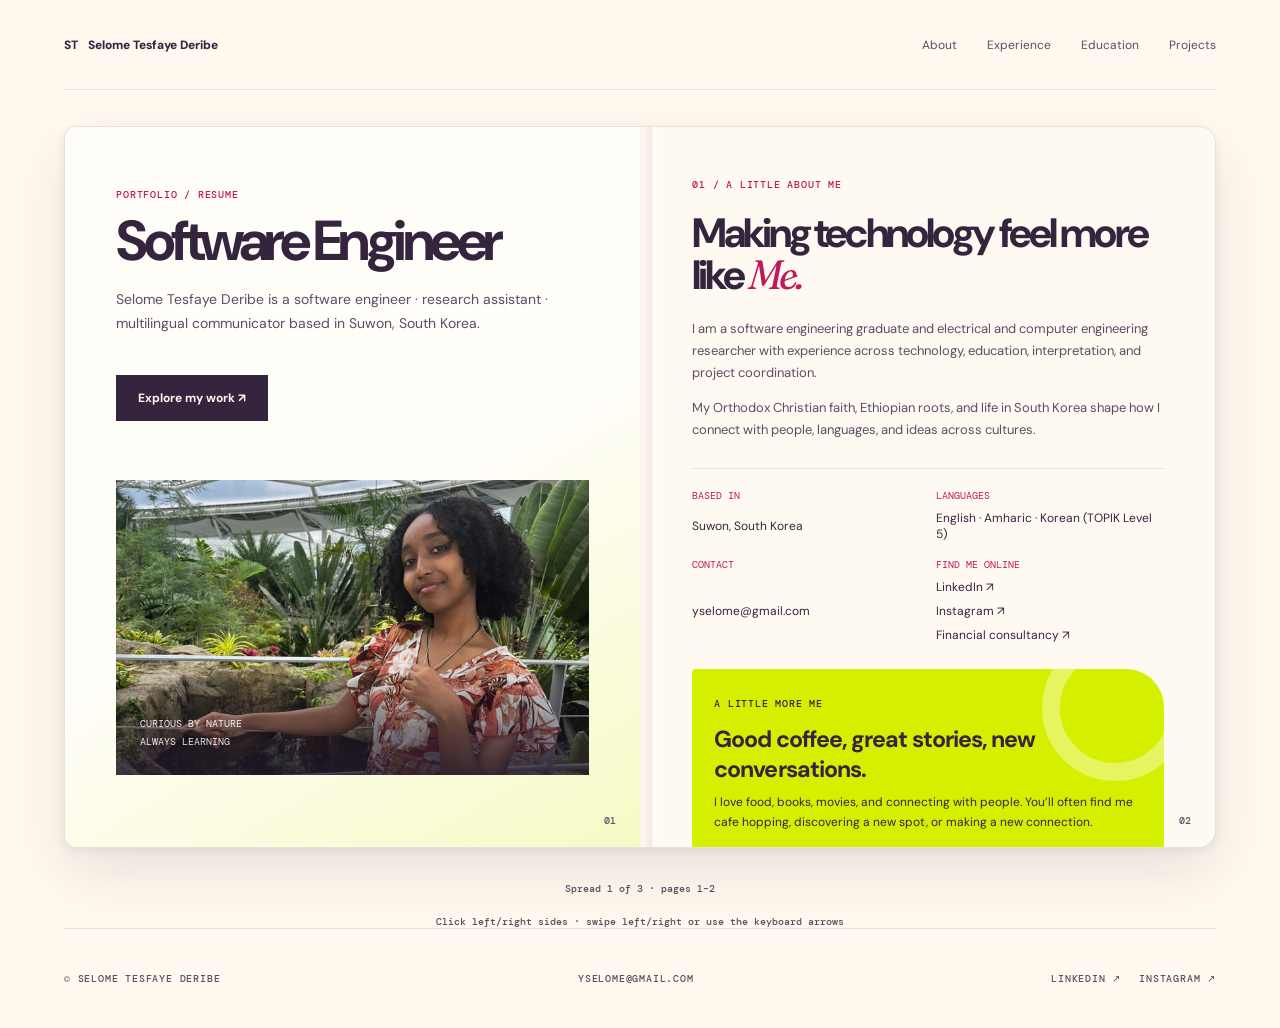
==== index.html @ 34f1bcca "Extend book pages and update portfolio dates Co-authored-by: Copilot <223556219+Copilot@users.norepl" ====
<!doctype html>
<html lang="en">
<head>
    <meta charset="utf-8">
    <meta name="viewport" content="width=device-width,initial-scale=1">
    <meta name="theme-color" content="#fff9ef">
    <title>Selome Tesfaye Deribe — Portfolio</title>
    <link href="https://fonts.googleapis.com/css2?family=DM+Mono:wght@400;500&family=DM+Sans:wght@400;500;600;700;800&family=Fraunces:ital,wght@1,400;1,600&display=swap" rel="stylesheet">
    <link rel="stylesheet" href="./static/style.css">
</head>
<body style="--ink:#35243e;--paper:#fff9ef;--accent:#c2185b;--highlight:#d4f000;--art:#ffdc55;">
    <div class="shell">
        <header>
            <a class="logo" href="./">ST <span>Selome Tesfaye Deribe</span></a>
            <nav aria-label="Portfolio pages">
                <a href="#page-about">About</a>
                <a href="#page-experience">Experience</a>
                <a href="#page-education">Education</a>
                <a href="#page-projects">Projects</a>
            </nav>

        </header>
        <main>
            <div class="book" data-book aria-label="Interactive portfolio book" tabindex="0">
                <div class="book-spread">
                    <section class="book-page book-cover" id="page-home" aria-labelledby="book-title">
                        <div class="cover-copy">
                            <p class="eyebrow">Portfolio / Resume</p>
                            <h1 id="book-title">Software Engineer</h1>
                            <p class="intro">Selome Tesfaye Deribe is a software engineer · research assistant · multilingual communicator based in Suwon, South Korea.</p>
                            <a class="button" href="#page-projects">Explore my work <span aria-hidden="true">↗</span></a>
                        </div>
                        <div class="hero-photo clean-photo photo-card" style="background-image:url('uploads/instagram-garden.jpg')" role="img" aria-label="Selome in a botanical garden">
                            <span>Curious by nature<br>Always learning</span>
                        </div>
                        <span class="page-number">01</span>
                    </section>
                    <section class="book-page" id="page-about" aria-labelledby="about-title">
                        <p class="page-kicker">01 / A little about me</p>
                        <h2 id="about-title">Making technology feel more like <i>Me.</i></h2>
                        <p class="copy">I am a software engineering graduate and electrical and computer engineering researcher with experience across technology, education, interpretation, and project coordination.</p>
                        <p class="copy">My Orthodox Christian faith, Ethiopian roots, and life in South Korea shape how I connect with people, languages, and ideas across cultures.</p>
                        <div class="facts">
                            <span><b>Based in</b>Suwon, South Korea</span>
                            <span><b>Languages</b>English · Amharic · Korean (TOPIK Level 5)</span>
                            <span><b>Contact</b><a href="mailto:yselome@gmail.com">yselome@gmail.com</a></span>
                            <span><b>Find me online</b><a href="https://www.linkedin.com/in/selome-tesfaye-deribe-3b661a18a/" target="_blank" rel="noopener noreferrer">LinkedIn ↗</a><a href="https://www.instagram.com/selome_t/" target="_blank" rel="noopener noreferrer">Instagram ↗</a><a href="https://today.shinhanlife.co.kr/om/SQDzWS1QqEfFNTr?vid=88933139" target="_blank" rel="noopener noreferrer">Financial consultancy ↗</a></span>
                        </div>
                        <aside class="joy-note" aria-label="Outside work">
                            <span class="joy-kicker">A little more me</span>
                            <h3>Good coffee, great stories, new conversations.</h3>
                            <p>I love food, books, movies, and connecting with people. You’ll often find me cafe hopping, discovering a new spot, or making a new connection.</p>
                            <div class="joy-tags" aria-label="Things I enjoy"><span>Food</span><span>Books</span><span>Movies</span><span>Cafe hopping</span></div>
                        </aside>
                        <span class="page-number">02</span>
                    </section>
                </div>
                <div class="book-spread">
                    <section class="book-page" id="page-experience" aria-labelledby="experience-title">
                        <p class="page-kicker">02 / The work so far</p>
                        <h2 id="experience-title">Experience across <i>disciplines.</i></h2>
                        <div class="entries"><article><small>Fall 2026 – Present</small><div><h3>Research and Development Professional</h3><strong>TreeM</strong><p></p></div></article><article><small>Summer 2026 – Present</small><div><h3>Financial Consultant</h3><strong>Shinhan Life (Freelancer)</strong><p><a href="https://today.shinhanlife.co.kr/om/SQDzWS1QqEfFNTr?vid=88933139" target="_blank" rel="noopener noreferrer">Visit my financial consultancy ↗</a></p><p></p></div></article><article><small>Fall 2023 – February 2026</small><div><h3>Research Assistant</h3><strong>Sungkyunkwan University Communication Lab</strong><p>Supported research work in an electrical and computer engineering lab.</p></div></article><article><small>July 2021 – January 2022</small><div><h3>Project Assistant</h3><strong>Byucksan Power</strong><p>Supported project operations as a project assistant.</p></div></article><article><small>March – May 2021</small><div><h3>Project Assistant · Intern</h3><strong>Nuri Telecom (NuriFlex)</strong><p>Supported projects as an intern project assistant.</p></div></article><article><small>Summer 2018, 2019, 2024, 2025</small><div><h3>Assistant Coordinator · Interpreter</h3><strong>YongIn University</strong><p>Coordinated volunteer programs and interpreted for international participants.</p></div></article><article><small>July – August 2018</small><div><h3>Amharic Teacher</h3><strong>KOICA</strong><p>Taught Amharic in a cross-cultural classroom.</p></div></article></div>
                        <span class="page-number">03</span>
                    </section>
                    <section class="book-page" id="page-education" aria-labelledby="education-title">
                        <p class="page-kicker">03 / The learning</p>
                        <h2 id="education-title">Curiosity is <i>Innovation.</i></h2>
                        <div class="entries"><article><small>Fall 2023 – February 2026</small><div><h3>MSc. Electrical and Computer Engineering</h3><strong>Sungkyunkwan University</strong><p>Communication laboratory researcher</p></div></article><article><small>September 2017 – September 2021</small><div><h3>BSc. Software Engineering</h3><strong>Addis Ababa Science and Technology University</strong><p>Student</p></div></article><article><small>Winter 2022 – Summer 2023</small><div><h3>Disaster Engineering and Fire Fighting</h3><strong>Kangwon National University</strong><p>Scholarship student</p></div></article></div>
                        <span class="page-number">04</span>
                    </section>
                </div>
                <div class="book-spread">
                    <section class="book-page project-page" id="page-projects" aria-labelledby="projects-title">
                        <p class="page-kicker">04 / Things I’ve made</p>
                        <h2 id="projects-title">Ideas so far.</h2>
                        <div class="projects"><article class="project"><a href="https://www.dbpia.co.kr/journal/articleDetail?nodeId=NODE11906183" target="_blank" rel="noopener noreferrer">View ↗</a><h3>Performance Analysis of Element Splitting in Self Sustained IRS assisted Networks</h3><p>This study proposes a multi-channel IoT network that utilizes Intelligent Reflecting Surfaces (IRS) to harvest energy and reflect signals, and derives the result that throughput varies depending on the distance between the user and the IRS as well as the number of allocated antennas.</p><small>KICS: 한국통신학회</small></article><article class="project"><a href="https://www.dbpia.co.kr/journal/articleDetail?nodeId=NODE11667540" target="_blank" rel="noopener noreferrer">View ↗</a><h3>On HARQ-NOMA with Multi-RIS Systems</h3><p>This study analyzes the performance of a wireless system utilizing hybrid Hybrid Automatic Repeat Request (HARQ) and multiple Reconfigurable Intelligent Surfaces (RIS), suggesting that the integration of Non-Orthogonal Multiple Access (NOMA) and HARQ can contribute to communication optimization.</p><small>KICS: 한국통신학회</small></article><article class="project"><a href="https://d2j16w31g89z0j.cloudfront.net/site/2025s/abs/1048-YRXOF.pdf" target="_blank" rel="noopener noreferrer">View ↗</a><h3>Fairness in RIS Assisted Networks for Resource Allocation</h3><p>Reconfigurable intelligent surfaces (RISs) have emerged as transformative technology for next-generation wireless networks,
offering dynamic control over electromagnetic wave propagation to enhance spectral efficiency, coverage, and energy efficiency.
However, to provide equal resource allocation, RIS implementation should also consider multiple user fairness by examining
how RIS-assisted networks might reduce user-to-user differences in signal quality, data rates, and access possibilities. This
research investigates RIS from a fairness standpoint. We examine current fairness designs, optimization strategies, and RIS
implementation issues to improve fairness in diverse networks.</p><small>KICS: 한국통신학회</small></article><article class="project"><a href="https://d2j16w31g89z0j.cloudfront.net/site/2024f/abs/0692-XVUBF.pdf" target="_blank" rel="noopener noreferrer">View ↗</a><h3>Simultaneous Transmitting and Reflecting RIS: Fundamentals  and Progress.</h3><p>In this paper, we explore simultaneously transmitting and reflecting reconfigurable intelligent surfaces (STAR-RIS) and introduce
the current technologies and their research direction to achieve wide coverage and quality of service (QoS). Looking at several contributions
and state-of-the-art schemes we further analyze its use case and working principles that go hand in hand with the rapidly growing and changing
world. Building on various literatures and studies we examined STAR-RIS composition, operating protocols, enabled technologies and their
comparison with its conventional scheme RIS. From here we could analyze research directions and significant advancements for future
innovative technologies.</p><small>KICS: 한국통신학회</small></article><article class="project"><a href="https://ieeexplore.ieee.org/document/10418294" target="_blank" rel="noopener noreferrer">View ↗</a><h3>Data Augmentation Framework for Improving Image Recognition Using cycleGAN</h3><p>This paper proposes a novel framework that significantly enhances the performance of semantic segmentation models in recognizing specific objects. Leveraging the capabilities of Generative Adversarial Networks (GANs), particularly Cycle-GAN, this framework focuses on augmenting high-quality data to improve object recognition in autonomous driving and other applications. The study utilizes a dataset of 5,005 road images, enriched with polygon labels for precise object recognition. Key advancements in this research include the implementation of feature matching and fact forcing techniques to stabilize and integrate GAN performance, thereby overcoming common challenges like mode collapse, slow training, and overfitting. In the performance-enhanced GAN model, we improved the Discriminator Loss from the original 1.0517 to 0.0001, achieving convergence to zero 66.67% faster.</p><small>2024 18th International Conference on Ubiquitous Information Management and Communication (IMCOM)</small></article></div>
                        <span class="page-number">05</span>
                    </section>
                    <section class="book-page closing-page" id="page-contact" aria-labelledby="contact-title">
                        <p class="page-kicker">05 / The next chapter</p>
                        <div class="closing-art" aria-hidden="true"><span>✳</span><span>✦</span><span>✳</span></div>
                        <h2 id="contact-title">Let’s make something <i>meaningful.</i></h2>
                        <p class="copy">Have an idea, an opportunity, or a favorite cafe to recommend? I’d love to hear from you.</p>
                        <a class="button" href="mailto:yselome@gmail.com">Say hello <span aria-hidden="true">↗</span></a>
                        <div class="closing-links"><a href="https://www.linkedin.com/in/selome-tesfaye-deribe-3b661a18a/" target="_blank" rel="noopener noreferrer">LinkedIn ↗</a><a href="https://www.instagram.com/selome_t/" target="_blank" rel="noopener noreferrer">Instagram ↗</a><a href="https://today.shinhanlife.co.kr/om/SQDzWS1QqEfFNTr?vid=88933139" target="_blank" rel="noopener noreferrer">Financial consultancy ↗</a></div>
                        <span class="page-number">06</span>
                    </section>
                </div>
            </div>
            <div class="book-controls" data-book-controls hidden>
                <p class="page-status" aria-live="polite" data-page-status>Spread 1 of 3 · pages 1–2</p>
            </div>
            <p class="book-hint" data-book-hint hidden>Click left/right sides · swipe left/right or use the keyboard arrows</p>
        </main>
        <footer>
            <span>© Selome Tesfaye Deribe</span>
            <a href="mailto:yselome@gmail.com">yselome@gmail.com</a>
            <div class="social-links"><a href="https://www.linkedin.com/in/selome-tesfaye-deribe-3b661a18a/" target="_blank" rel="noopener noreferrer">LinkedIn ↗</a><a href="https://www.instagram.com/selome_t/" target="_blank" rel="noopener noreferrer">Instagram ↗</a></div>

        </footer>
    </div>
    <script src="./static/book.js" defer></script>
</body>
</html>
---- static/style.css ----
:root {
    --ink: #35243e;
    --paper: #fff9ef;
    --accent: #c2185b;
    --highlight: #d4f000;
    --art: #ffdc55;
    --pink: #f7b8d0;
    --muted: #5c4d64;
    --line: #e8dfea;
    --serif: "Fraunces", Georgia, serif
}

* {
    box-sizing: border-box
}

html {
    scroll-behavior: smooth;
    scroll-padding-top: 24px
}

body {
    margin: 0;
    background: var(--paper);
    color: var(--ink);
    font-family: "DM Sans", sans-serif
}

a {
    color: inherit;
    text-decoration: none;
    transition: color .2s ease, background-color .2s ease, transform .2s ease
}

a:focus-visible,
button:focus-visible {
    outline: 3px solid var(--accent);
    outline-offset: 4px
}

.shell {
    max-width: 1400px;
    margin: auto;
    padding: 0 5vw
}

header {
    height: 90px;
    border-bottom: 1px solid var(--line);
    display: flex;
    align-items: center;
    justify-content: space-between;
    font-size: 12px
}

.logo {
    font-weight: 800;
    display: flex;
    gap: 10px;
    align-items: center
}

.logo:first-letter {
    background: var(--ink);
    color: var(--highlight)
}

nav {
    display: flex;
    gap: 30px;
    color: var(--muted)
}

nav a:hover,
.manage:hover,
footer a:hover {
    color: var(--accent)
}

.manage {
    font-weight: 700
}

.eyebrow,
label,
small,
footer {
    font: 500 10px "DM Mono", monospace;
    text-transform: uppercase;
    letter-spacing: .08em
}

.eyebrow,
label {
    color: var(--accent)
}

.hero {
    min-height: 700px;
    display: grid;
    grid-template-columns: 1fr .8fr;
    gap: 8vw;
    align-items: center
}

.hero h1,
h1 {
    font-size: clamp(3.5rem, 7vw, 7rem);
    line-height: .94;
    letter-spacing: -.08em;
    margin: 0 0 30px
}

.hero h1 i,
h1 i,
h2 i {
    font-family: var(--serif);
    font-weight: 400;
    color: var(--accent)
}

.intro,
.copy {
    max-width: 500px;
    color: var(--muted);
    line-height: 1.7
}

.button {
    display: inline-block;
    margin-top: 25px;
    padding: 15px 22px;
    background: var(--ink);
    color: var(--paper);
    border: 0;
    font: 700 12px "DM Sans", sans-serif;
    cursor: pointer;
    transition: transform .2s ease, box-shadow .2s ease, background-color .2s ease
}

.button:hover {
    background: var(--accent);
    color: #fff;
    transform: translateY(-3px);
    box-shadow: 0 10px 24px #35243e26
}

.hero-photo {
    position: relative;
    aspect-ratio: 1;
    background: var(--art);
    overflow: hidden;
    padding: 24px
}

.hero-photo:not(.clean-photo):after {
    content: "";
    position: absolute;
    width: 48%;
    aspect-ratio: 1;
    top: 26%;
    left: 26%;
    background: var(--accent);
    border-radius: 50%
}

.hero-photo span {
    position: absolute;
    z-index: 1;
    bottom: 24px;
    font: 10px "DM Mono", monospace;
    text-transform: uppercase
}

.clean-photo {
    background-size: cover;
    background-position: center;
    padding: 0
}

.hero-photo.clean-photo span {
    display: block;
    inset: auto 0 0;
    padding: 48px 24px 24px;
    background: linear-gradient(transparent, #241b2de8);
    color: #fff;
    line-height: 1.8;
    opacity: .9;
    transition: opacity .2s ease
}

.photo-card {
    transition: transform .25s ease, box-shadow .25s ease
}

.photo-card:hover {
    transform: translateY(-5px) rotate(1deg);
    box-shadow: 0 18px 34px #35243e35
}

.photo-card:hover span {
    opacity: 1
}

.hero-photo span b {
    color: var(--highlight);
    font-weight: 700
}

.section {
    display: grid;
    grid-template-columns: 23% 1fr;
    gap: 5vw;
    padding: 110px 0;
    border-top: 1px solid var(--line)
}

h2 {
    font-size: clamp(2.5rem, 5vw, 5.2rem);
    line-height: 1;
    letter-spacing: -.07em;
    margin: 0 0 35px
}

.facts {
    display: flex;
    gap: 6vw;
    border-top: 1px solid var(--line);
    padding-top: 20px;
    margin-top: 50px
}

.facts span {
    display: grid;
    gap: 8px;
    font-size: 13px
}

.facts b {
    color: var(--accent);
    font: 10px "DM Mono", monospace;
    text-transform: uppercase
}

.joy-note {
    position: relative;
    overflow: hidden;
    margin-top: 42px;
    padding: 28px 30px;
    background: var(--highlight);
    border-radius: 4px 38px 4px 4px
}

.joy-note::after {
    position: absolute;
    top: -34px;
    right: -24px;
    width: 110px;
    aspect-ratio: 1;
    border: 18px solid #fff9ef66;
    border-radius: 50%;
    content: ""
}

.joy-kicker {
    color: var(--ink);
    font: 500 10px "DM Mono", monospace;
    letter-spacing: .08em;
    text-transform: uppercase
}

.joy-note h3 {
    max-width: 550px;
    margin: 12px 0 8px;
    font-size: clamp(1.35rem, 3vw, 2rem);
    letter-spacing: -.04em
}

.joy-note p {
    max-width: 620px;
    margin: 0;
    color: var(--ink);
    font-size: 13px;
    line-height: 1.7
}

.joy-tags {
    display: flex;
    flex-wrap: wrap;
    gap: 8px;
    margin-top: 18px
}

.joy-tags span {
    padding: 7px 11px;
    border: 1px solid #35243e40;
    border-radius: 999px;
    color: var(--ink);
    font: 500 10px "DM Mono", monospace
}

.entries {
    max-width: 900px
}

.entries article {
    display: grid;
    grid-template-columns: 180px 1fr;
    gap: 30px;
    border-top: 1px solid var(--line);
    padding: 25px 0;
    transition: padding-left .2s ease, border-color .2s ease
}

.entries article:hover {
    padding-left: 8px;
    border-color: var(--accent)
}

.entries h3 {
    margin: 0 0 8px;
    font-size: 20px
}

.entries strong {
    font-size: 12px;
    color: var(--accent)
}

.entries p {
    color: var(--muted);
    font-size: 13px;
    line-height: 1.6
}

.projects {
    display: grid;
    grid-template-columns: repeat(2, 1fr);
    gap: 3px
}

.project {
    min-height: 280px;
    padding: 24px;
    background: var(--highlight);
    display: flex;
    flex-direction: column;
    transition: transform .22s ease, box-shadow .22s ease
}

.project:nth-child(2n) {
    background: var(--art)
}

.project:nth-child(3n) {
    background: var(--pink)
}

.project:hover {
    position: relative;
    z-index: 1;
    transform: translateY(-5px);
    box-shadow: 0 14px 28px #35243e20
}

.project.clean-photo {
    background-size: cover;
    background-position: center;
    color: white;
    text-shadow: 0 1px 6px #000
}

.project a {
    align-self: flex-end;
    font-weight: bold
}

.project a:hover {
    color: var(--accent);
    transform: translateX(3px)
}

.project h3 {
    font-size: 28px;
    margin-top: auto
}

.project p {
    font-size: 13px;
    line-height: 1.6
}

.project small {
    margin-top: 12px
}

footer {
    min-height: 100px;
    border-top: 1px solid var(--line);
    display: flex;
    justify-content: space-between;
    align-items: center;
    color: var(--muted)
}

.social-links {
    display: flex;
    gap: 18px
}

.social-links a:hover {
    color: var(--accent)
}

.editor {
    padding: 85px 0
}

.editor>h1 {
    margin-bottom: 70px
}

.editor h2 {
    font-size: 30px;
    margin-top: 70px
}

.form-grid {
    display: grid;
    grid-template-columns: repeat(2, 1fr);
    gap: 22px;
    margin-bottom: 25px
}

.form-grid label {
    display: grid;
    gap: 9px;
    color: var(--muted)
}

.form-grid label:nth-child(3),
.form-grid label:nth-child(8),
.form-grid label:nth-child(9) {
    grid-column: 1/-1
}

.editor input,
.editor textarea,
.editor select {
    width: 100%;
    padding: 11px 0;
    border: 0;
    border-bottom: 1px solid var(--line);
    background: transparent;
    outline: 0;
    font: 14px "DM Sans", sans-serif;
    color: var(--ink)
}

textarea {
    min-height: 70px;
    resize: vertical
}

.colors {
    display: flex;
    align-items: center;
    gap: 18px;
    flex-wrap: wrap;
    padding: 20px 0;
    border-top: 1px solid var(--line);
    margin-bottom: 20px
}

.colors b {
    width: 100%
}

.colors label {
    display: flex;
    align-items: center;
    gap: 8px
}

.colors input {
    width: 35px;
    height: 28px;
    padding: 2px
}

.row {
    display: grid;
    grid-template-columns: 110px 1fr 1fr 150px 1.5fr auto auto;
    gap: 10px;
    padding: 15px 0;
    border-top: 1px solid var(--line)
}

.row button,
.project-form>button:not(.button) {
    border: 0;
    background: transparent;
    color: var(--accent);
    cursor: pointer
}

.project-form {
    border-top: 1px solid var(--line);
    padding: 25px 0
}

.project-form h3 {
    margin-top: 0
}

@media(max-width:800px) {
    .shell {
        padding: 0 22px
    }

    header {
        height: 75px
    }

    nav {
        display: none
    }

    .hero,
    .section {
        grid-template-columns: 1fr
    }

    .hero {
        padding: 75px 0;
        gap: 50px
    }

    .hero-photo {
        width: 88vw
    }

    .section {
        padding: 80px 0
    }

    .facts {
        display: grid;
        gap: 20px
    }

    .entries article {
        grid-template-columns: 1fr;
        gap: 8px
    }

    .projects {
        grid-template-columns: 1fr
    }

    .form-grid {
        grid-template-columns: 1fr
    }

    .form-grid label:nth-child(3),
    .form-grid label:nth-child(8),
    .form-grid label:nth-child(9) {
        grid-column: auto
    }

    .row {
        grid-template-columns: 1fr 1fr
    }

    .row input:nth-of-type(3),
    .row input:nth-of-type(4) {
        grid-column: span 2
    }

    footer {
        flex-wrap: wrap;
        padding: 25px 0;
        gap: 15px
    }
}

@media(prefers-reduced-motion:reduce) {
    *,
    *::before,
    *::after {
        scroll-behavior: auto !important;
        transition-duration: .01ms !important;
        animation-duration: .01ms !important;
        animation-iteration-count: 1 !important
    }
}

.book {
    position: relative;
    max-width: 1180px;
    margin: 36px auto 24px;
    perspective: 1800px
}

.book-spread {
    position: relative;
    display: grid;
    grid-template-columns: repeat(2, minmax(0, 1fr));
    overflow: hidden;
    border: 1px solid #35243e20;
    border-radius: 12px 18px 18px 12px;
    background: #fffdf8;
    box-shadow: 0 24px 60px #35243e1c, 0 3px 8px #35243e12
}

.book-ready .book-spread:not(.is-active) {
    display: none
}

.book-spread[hidden] {
    display: none
}

.book-spread.is-active {
    z-index: 1
}

.book-spread.is-turn-underlay {
    position: absolute;
    z-index: 0;
    inset: 0;
    display: grid !important;
    overflow: hidden
}

.book-spread.is-turn-forward-underlay .book-page:first-child,
.book-spread.is-turn-back-underlay .book-page:last-child {
    visibility: hidden
}

.page-turn-sheet {
    position: absolute;
    z-index: 3;
    top: 0;
    bottom: 0;
    left: 50%;
    width: 50%;
    transform-style: preserve-3d;
    pointer-events: none
}

.page-turn-sheet.turn-forward {
    transform-origin: left center;
    animation: page-flip-forward .95s cubic-bezier(.55, .08, .35, 1) forwards
}

.page-turn-sheet.turn-back {
    right: 50%;
    left: 0;
    transform-origin: right center;
    animation: page-flip-back .95s cubic-bezier(.55, .08, .35, 1) forwards
}

.page-turn-face {
    position: absolute;
    inset: 0;
    overflow: hidden;
    background: #fffdf8;
    backface-visibility: hidden;
    box-shadow: inset -12px 0 18px #35243e18
}

.page-turn-back {
    transform: rotateY(180deg);
    background: #fffaf1;
    box-shadow: inset 12px 0 18px #35243e18
}

.page-turn-face > .book-page {
    width: 100%;
    height: 100%;
    min-height: 100%;
    max-height: 100%;
    overflow: hidden;
    border: 0
}

.page-turn-face > .book-spread {
    position: absolute;
    inset: 0;
    display: grid;
    grid-template-columns: 1fr;
    overflow: hidden;
    border: 0;
    border-radius: 0;
    box-shadow: none
}

.page-turn-face > .book-spread .book-page {
    min-height: 0;
    max-height: none;
    overflow: hidden;
    border: 0
}

.page-turn-sheet.is-mobile {
    right: 0;
    left: 0;
    width: 100%;
}

@keyframes page-flip-forward {
    0% { transform: rotateY(0); }
    45% { box-shadow: 12px 8px 26px #35243e24; }
    100% { transform: rotateY(-180deg); box-shadow: 0 0 0 #35243e00; }
}

@keyframes page-flip-back {
    0% { transform: rotateY(0); }
    45% { box-shadow: -12px 8px 26px #35243e24; }
    100% { transform: rotateY(180deg); box-shadow: 0 0 0 #35243e00; }
}

.book-spread::after {
    position: absolute;
    z-index: 2;
    inset: 0 auto 0 50%;
    width: 24px;
    background: linear-gradient(90deg, #35243e00, #35243e12 48%, #fffdf866 54%, #35243e00);
    content: "";
    pointer-events: none
}

.book-page {
    position: relative;
    min-width: 0;
    min-height: min(80vh, 820px);
    max-height: min(80vh, 820px);
    overflow-y: auto;
    padding: clamp(26px, 4vw, 54px) clamp(26px, 4vw, 54px) 72px;
    background: #fffdf8;
    cursor: ew-resize;
    scrollbar-color: var(--accent) transparent;
    scrollbar-width: thin;
    touch-action: pan-y
}

.book-page + .book-page {
    border-left: 1px solid #35243e0a;
    background: #fffaf1
}

.book-cover {
    display: flex;
    flex-direction: column;
    align-items: flex-start;
    justify-content: space-between;
    gap: 20px;
    background: linear-gradient(150deg, #fffdf8 55%, #d4f00035)
}

.cover-copy {
    width: 100%
}

.book-cover h1 {
    max-width: 540px;
    margin: 12px 0 20px;
    font-size: clamp(2.4rem, 4.4vw, 4.3rem);
    line-height: .98
}

.book-cover .intro {
    font-size: 14px
}

.book-cover .hero-photo {
    width: 100%;
    min-height: 220px;
    aspect-ratio: 1.6;
    background-position: center 28%;
    margin-top: auto
}

.book-cover .hero-photo.clean-photo span {
    opacity: .9
}

.book-cover .photo-card:hover {
    transform: translateY(-4px) rotate(.5deg);
    box-shadow: 0 14px 28px #35243e30
}

.page-kicker {
    margin: 0 0 22px;
    color: var(--accent);
    font: 500 10px "DM Mono", monospace;
    letter-spacing: .08em;
    text-transform: uppercase
}

.book-page h2 {
    margin-bottom: 22px;
    font-size: clamp(2rem, 3.2vw, 3.5rem)
}

.book-page .copy {
    font-size: 13px
}

.book-page .facts {
    display: grid;
    grid-template-columns: repeat(2, minmax(0, 1fr));
    gap: 16px;
    margin-top: 26px
}

.book-page .facts span {
    overflow-wrap: anywhere;
    font-size: 12px
}

.book-page .joy-note {
    margin-top: 26px;
    padding: 22px
}

.book-page .joy-note h3 {
    font-size: 1.45rem
}

.book-page .joy-note p {
    font-size: 12px
}

.book-page .entries {
    max-width: none
}

.book-page .entries article {
    grid-template-columns: minmax(92px, .7fr) 1.5fr;
    gap: 14px;
    padding: 17px 0
}

.book-page .entries h3 {
    font-size: 16px
}

.book-page .entries p {
    margin: 8px 0 0;
    font-size: 12px
}

.page-number {
    position: absolute;
    right: 24px;
    bottom: 20px;
    color: var(--muted);
    font: 500 10px "DM Mono", monospace
}

.project-page .projects {
    grid-template-columns: 1fr;
    gap: 10px
}

.project-page .project {
    min-height: 175px;
    padding: 20px
}

.project-page .project h3 {
    font-size: 21px
}

.project-page .project p {
    font-size: 12px
}

.closing-page {
    display: flex;
    flex-direction: column;
    align-items: flex-start;
    justify-content: center;
    background: linear-gradient(145deg, #fffaf1, #f7b8d055)
}

.closing-art {
    display: flex;
    align-items: center;
    gap: 14px;
    margin: 12px 0 34px;
    color: var(--accent)
}

.closing-art span:nth-child(1),
.closing-art span:nth-child(3) {
    font-size: 34px;
    color: var(--highlight)
}

.closing-art span:nth-child(2) {
    font-size: 64px;
    color: var(--accent)
}

.closing-page .copy {
    max-width: 390px
}

.closing-links {
    display: flex;
    gap: 18px;
    margin-top: 22px;
    font-size: 13px;
    font-weight: 700
}

.closing-links a:hover {
    color: var(--accent)
}

.book-controls {
    display: flex;
    align-items: center;
    justify-content: center;
    gap: clamp(18px, 4vw, 48px);
    margin: 22px auto 0
}

.page-button {
    display: inline-flex;
    align-items: center;
    gap: 8px;
    padding: 11px 16px;
    border: 1px solid var(--ink);
    border-radius: 999px;
    background: var(--ink);
    color: var(--paper);
    font: 600 12px "DM Sans", sans-serif;
    cursor: pointer;
    transition: transform .2s ease, background-color .2s ease
}

.page-button:hover:not(:disabled) {
    transform: translateY(-2px);
    background: var(--accent)
}

.page-button:disabled {
    opacity: .42;
    cursor: not-allowed
}

.page-status,
.book-hint {
    color: var(--muted);
    font: 500 10px "DM Mono", monospace;
    text-align: center
}

.book-hint {
    margin: 10px 0 0
}

@media(max-width:800px) {
    header {
        height: auto;
        min-height: 75px;
        flex-wrap: wrap;
        gap: 12px;
        padding: 14px 0
    }

    nav {
        display: flex;
        order: 3;
        width: 100%;
        justify-content: space-between;
        gap: 10px;
        overflow-x: auto;
        font-size: 11px
    }

    .book {
        margin-top: 24px
    }

    .book-spread {
        grid-template-columns: 1fr;
        border-radius: 12px
    }

    .book-spread.is-turn-underlay {
        grid-template-columns: 1fr
    }

    .book-spread.is-turn-underlay .book-page {
        visibility: visible
    }

    .book-spread::after {
        display: none
    }

    .book-page {
        min-height: 0;
        max-height: none;
        overflow: visible;
        padding: 30px 24px 60px
    }

    .book-page + .book-page {
        border-top: 1px solid var(--line);
        border-left: 0
    }

    .page-turn-face > .book-spread {
        grid-template-columns: 1fr
    }

    .book-cover {
        min-height: 560px
    }

    .book-page .facts {
        grid-template-columns: 1fr 1fr
    }

    .book-page .entries article {
        grid-template-columns: 1fr;
        gap: 7px
    }

    .book-controls {
        gap: 12px
    }
}

@media(max-width:420px) {
    .page-button span {
        display: none
    }

    .book-page .facts {
        grid-template-columns: 1fr
    }
}
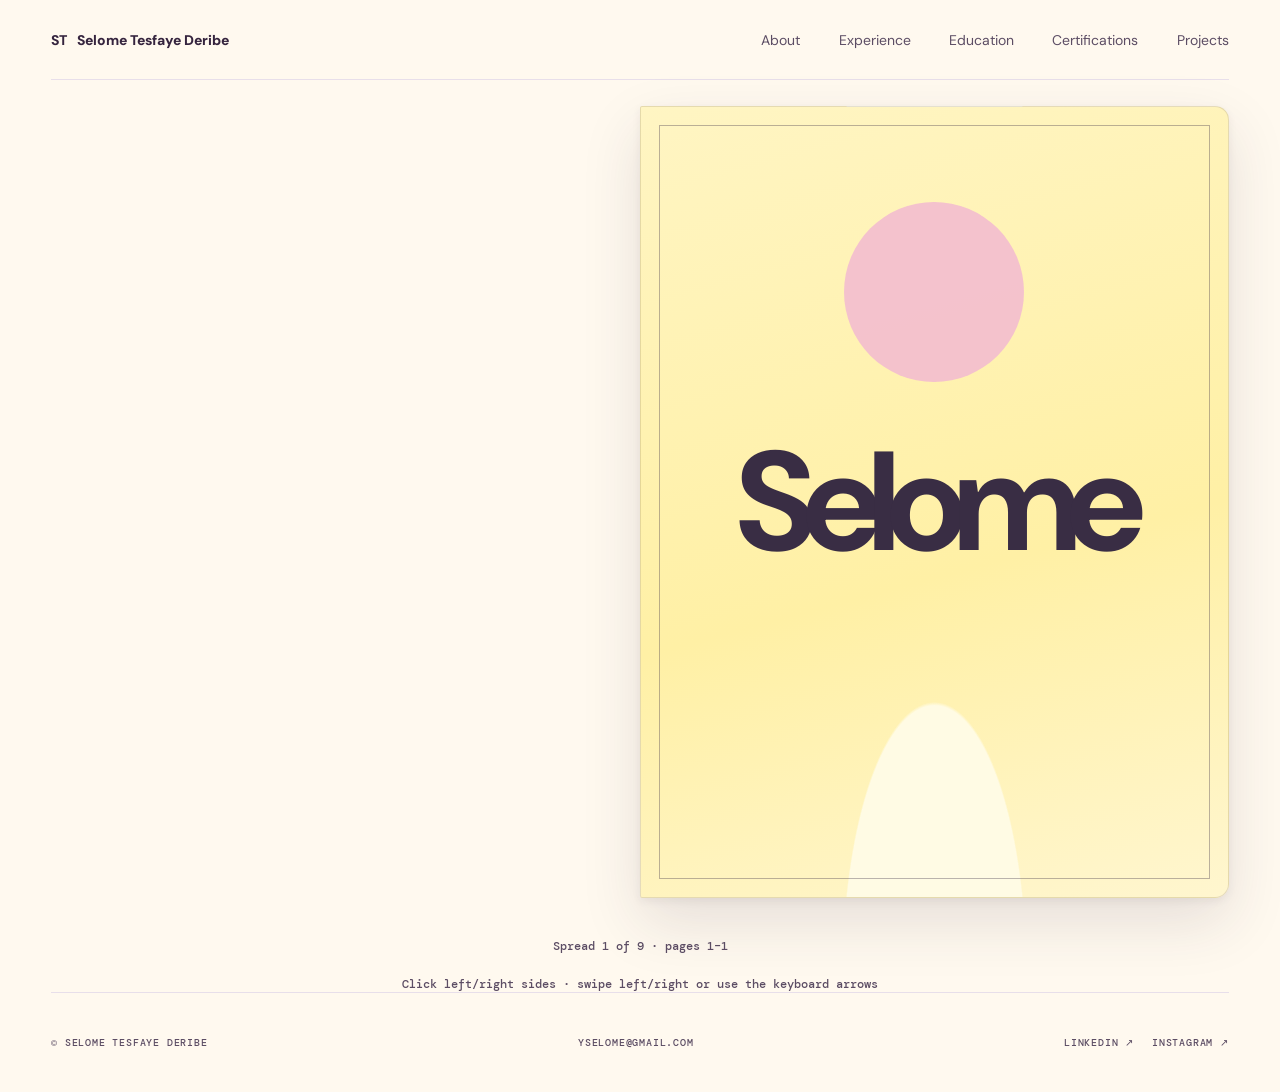
==== commit e6b5417e: "Improve portfolio book and publishing Co-authored-by: Copilot <223556219+Copilot@users.noreply.githu" ====
--- a/index.html
+++ b/index.html
@@ -16,12 +16,18 @@
                 <a href="#page-about">About</a>
                 <a href="#page-experience">Experience</a>
                 <a href="#page-education">Education</a>
+                <a href="#certifications-title">Certifications</a>
                 <a href="#page-projects">Projects</a>
             </nav>
 
         </header>
         <main>
             <div class="book" data-book aria-label="Interactive portfolio book" tabindex="0">
+                <div class="book-spread single-page cover-spread front-cover-spread">
+                    <section class="book-page book-jacket book-front-cover" id="page-front-cover" aria-label="Front cover">
+                        <h1>Selome</h1>
+                    </section>
+                </div>
                 <div class="book-spread">
                     <section class="book-page book-cover" id="page-home" aria-labelledby="book-title">
                         <div class="cover-copy">
@@ -70,8 +76,14 @@
                     </section>
                 </div>
                 <div class="book-spread">
+                    <section class="book-page" id="page-certifications" aria-labelledby="certifications-title">
+                        <p class="page-kicker">04 / Credentials</p>
+                        <h2 id="certifications-title" tabindex="-1">Certifications &amp; Licenses</h2>
+                        <div class="entries certifications"><article><small>Certification · Issued October 2026</small><div><h3>AWS Developer – Associate</h3><strong>Amazon Web Services (AWS)</strong></div></article><article><small>Certification · Issued October 2026</small><div><h3>Claude Academy: Model Context Protocol: Advanced Topics</h3><strong>Anthropic</strong><p>Credential ID: fcb74d0a3f110686edbf42cade3ccb6e</p></div></article><article><small>Certification · Issued July 2026</small><div><h3>TOEIC</h3><strong>ETS한국TOEIC위원회</strong><p>Expires July 2028</p><p>Credential ID: 150263</p></div></article><article><small>Certification · Issued October 2025</small><div><h3>Official TOPIK Score</h3><strong>National Institute for International Education (NIIED)</strong><p>Credential ID: 0364583305630020</p></div></article><article><small>Certification · Issued January 2022</small><div><h3>Digital Artists on Target-Oriented Graphics Design</h3><strong>Share Plus</strong></div></article><article><small>Certification · Issued December 2020</small><div><h3>IAB Digital Marketing and Media Foundations Certification</h3><strong>Google Digital Garage</strong><p>Credential ID: 59A J8C KWT</p></div></article><article><small>Certification · Issued November 2020</small><div><h3>Training and Development Program for Korean Language and Cultural Experts / Korean Language Experts</h3><strong>KOICA &amp; Hallym University</strong></div></article></div>
+                        <span class="page-number">05</span>
+                    </section>
                     <section class="book-page project-page" id="page-projects" aria-labelledby="projects-title">
-                        <p class="page-kicker">04 / Things I’ve made</p>
+                        <p class="page-kicker">05 / Things I’ve made</p>
                         <h2 id="projects-title">Ideas so far.</h2>
                         <div class="projects"><article class="project"><a href="https://www.dbpia.co.kr/journal/articleDetail?nodeId=NODE11906183" target="_blank" rel="noopener noreferrer">View ↗</a><h3>Performance Analysis of Element Splitting in Self Sustained IRS assisted Networks</h3><p>This study proposes a multi-channel IoT network that utilizes Intelligent Reflecting Surfaces (IRS) to harvest energy and reflect signals, and derives the result that throughput varies depending on the distance between the user and the IRS as well as the number of allocated antennas.</p><small>KICS: 한국통신학회</small></article><article class="project"><a href="https://www.dbpia.co.kr/journal/articleDetail?nodeId=NODE11667540" target="_blank" rel="noopener noreferrer">View ↗</a><h3>On HARQ-NOMA with Multi-RIS Systems</h3><p>This study analyzes the performance of a wireless system utilizing hybrid Hybrid Automatic Repeat Request (HARQ) and multiple Reconfigurable Intelligent Surfaces (RIS), suggesting that the integration of Non-Orthogonal Multiple Access (NOMA) and HARQ can contribute to communication optimization.</p><small>KICS: 한국통신학회</small></article><article class="project"><a href="https://d2j16w31g89z0j.cloudfront.net/site/2025s/abs/1048-YRXOF.pdf" target="_blank" rel="noopener noreferrer">View ↗</a><h3>Fairness in RIS Assisted Networks for Resource Allocation</h3><p>Reconfigurable intelligent surfaces (RISs) have emerged as transformative technology for next-generation wireless networks,
 offering dynamic control over electromagnetic wave propagation to enhance spectral efficiency, coverage, and energy efficiency.
@@ -84,10 +96,12 @@
 world. Building on various literatures and studies we examined STAR-RIS composition, operating protocols, enabled technologies and their
 comparison with its conventional scheme RIS. From here we could analyze research directions and significant advancements for future
 innovative technologies.</p><small>KICS: 한국통신학회</small></article><article class="project"><a href="https://ieeexplore.ieee.org/document/10418294" target="_blank" rel="noopener noreferrer">View ↗</a><h3>Data Augmentation Framework for Improving Image Recognition Using cycleGAN</h3><p>This paper proposes a novel framework that significantly enhances the performance of semantic segmentation models in recognizing specific objects. Leveraging the capabilities of Generative Adversarial Networks (GANs), particularly Cycle-GAN, this framework focuses on augmenting high-quality data to improve object recognition in autonomous driving and other applications. The study utilizes a dataset of 5,005 road images, enriched with polygon labels for precise object recognition. Key advancements in this research include the implementation of feature matching and fact forcing techniques to stabilize and integrate GAN performance, thereby overcoming common challenges like mode collapse, slow training, and overfitting. In the performance-enhanced GAN model, we improved the Discriminator Loss from the original 1.0517 to 0.0001, achieving convergence to zero 66.67% faster.</p><small>2024 18th International Conference on Ubiquitous Information Management and Communication (IMCOM)</small></article></div>
-                        <span class="page-number">05</span>
+                        <span class="page-number">06</span>
                     </section>
+                </div>
+                <div class="book-spread">
                     <section class="book-page closing-page" id="page-contact" aria-labelledby="contact-title">
-                        <p class="page-kicker">05 / The next chapter</p>
+                        <p class="page-kicker">06 / The next chapter</p>
                         <div class="closing-art" aria-hidden="true"><span>✳</span><span>✦</span><span>✳</span></div>
                         <h2 id="contact-title">Let’s make something <i>meaningful.</i></h2>
                         <p class="copy">Have an idea, an opportunity, or a favorite cafe to recommend? I’d love to hear from you.</p>
@@ -96,9 +110,14 @@
                         <span class="page-number">06</span>
                     </section>
                 </div>
+                <div class="book-spread single-page cover-spread back-cover-spread">
+                    <section class="book-page book-jacket book-back-cover" id="page-back-cover" aria-label="Back cover">
+                        <h2>Bye</h2>
+                    </section>
+                </div>
             </div>
             <div class="book-controls" data-book-controls hidden>
-                <p class="page-status" aria-live="polite" data-page-status>Spread 1 of 3 · pages 1–2</p>
+                <p class="page-status" aria-live="polite" data-page-status> Pages 1–2</p>
             </div>
             <p class="book-hint" data-book-hint hidden>Click left/right sides · swipe left/right or use the keyboard arrows</p>
         </main>
--- a/static/style.css
+++ b/static/style.css
@@ -39,18 +39,18 @@
 }
 
 .shell {
-    max-width: 1400px;
+    max-width: 1680px;
     margin: auto;
-    padding: 0 5vw
+    padding: 0 clamp(24px, 4vw, 72px)
 }
 
 header {
-    height: 90px;
+    height: 80px;
     border-bottom: 1px solid var(--line);
     display: flex;
     align-items: center;
     justify-content: space-between;
-    font-size: 12px
+    font-size: 14px
 }
 
 .logo {
@@ -67,7 +67,7 @@
 
 nav {
     display: flex;
-    gap: 30px;
+    gap: clamp(20px, 3vw, 40px);
     color: var(--muted)
 }
 
@@ -418,6 +418,24 @@
 
 .editor>h1 {
     margin-bottom: 70px
+}
+
+.publish-notices {
+    margin: 24px 0
+}
+
+.publish-notice {
+    padding: 14px 18px;
+    border-left: 3px solid var(--accent);
+    background: #c2185b12;
+    color: var(--ink);
+    font-size: 14px;
+    line-height: 1.6
+}
+
+.publish-notice.success {
+    border-color: #427a45;
+    background: #427a4512
 }
 
 .editor h2 {
@@ -597,8 +615,8 @@
 
 .book {
     position: relative;
-    max-width: 1180px;
-    margin: 36px auto 24px;
+    max-width: 1480px;
+    margin: 26px auto 28px;
     perspective: 1800px
 }
 
@@ -613,6 +631,50 @@
     box-shadow: 0 24px 60px #35243e1c, 0 3px 8px #35243e12
 }
 
+.book-spread.pagination-measure {
+    position: absolute;
+    top: 0;
+    left: -200vw;
+    width: 100%;
+    visibility: hidden;
+    pointer-events: none
+}
+
+.book-spread.single-page {
+    grid-template-columns: 1fr
+}
+
+.book-spread.cover-spread {
+    grid-template-columns: repeat(2, minmax(0, 1fr));
+    overflow: visible;
+    border: 0;
+    border-radius: 0;
+    background: transparent;
+    box-shadow: none
+}
+
+.book-spread.cover-spread::after {
+    display: none
+}
+
+.front-cover-spread .book-jacket {
+    grid-column: 2
+}
+
+.back-cover-spread .book-jacket {
+    grid-column: 1
+}
+
+.book-spread.cover-spread .book-jacket {
+    border: 1px solid #35243e20;
+    border-radius: 2px 14px 14px 2px;
+    box-shadow: 0 24px 60px #35243e20, 0 3px 8px #35243e12
+}
+
+.book-spread.single-page::after {
+    display: none
+}
+
 .book-ready .book-spread:not(.is-active) {
     display: none
 }
@@ -633,8 +695,7 @@
     overflow: hidden
 }
 
-.book-spread.is-turn-forward-underlay .book-page:first-child,
-.book-spread.is-turn-back-underlay .book-page:last-child {
+.book-page.is-turn-page-hidden {
     visibility: hidden
 }
 
@@ -651,14 +712,14 @@
 
 .page-turn-sheet.turn-forward {
     transform-origin: left center;
-    animation: page-flip-forward .95s cubic-bezier(.55, .08, .35, 1) forwards
+    animation: page-flip-forward .72s cubic-bezier(.42, .08, .2, 1) forwards
 }
 
 .page-turn-sheet.turn-back {
     right: 50%;
     left: 0;
     transform-origin: right center;
-    animation: page-flip-back .95s cubic-bezier(.55, .08, .35, 1) forwards
+    animation: page-flip-back .72s cubic-bezier(.42, .08, .2, 1) forwards
 }
 
 .page-turn-face {
@@ -667,13 +728,25 @@
     overflow: hidden;
     background: #fffdf8;
     backface-visibility: hidden;
-    box-shadow: inset -12px 0 18px #35243e18
+    box-shadow: none
+}
+
+.page-turn-front {
+    box-shadow: inset 14px 0 18px #35243e18
 }
 
 .page-turn-back {
     transform: rotateY(180deg);
     background: #fffaf1;
-    box-shadow: inset 12px 0 18px #35243e18
+    box-shadow: inset -14px 0 18px #35243e18
+}
+
+.page-turn-sheet.turn-back .page-turn-front {
+    box-shadow: inset -14px 0 18px #35243e18
+}
+
+.page-turn-sheet.turn-back .page-turn-back {
+    box-shadow: inset 14px 0 18px #35243e18
 }
 
 .page-turn-face > .book-page {
@@ -703,6 +776,14 @@
     border: 0
 }
 
+.page-turn-face > .book-spread.cover-spread {
+    grid-template-columns: repeat(2, minmax(0, 1fr))
+}
+
+.page-turn-face > .book-spread.cover-spread .book-jacket {
+    width: 100%;
+}
+
 .page-turn-sheet.is-mobile {
     right: 0;
     left: 0;
@@ -734,20 +815,132 @@
 .book-page {
     position: relative;
     min-width: 0;
-    min-height: min(80vh, 820px);
-    max-height: min(80vh, 820px);
-    overflow-y: auto;
-    padding: clamp(26px, 4vw, 54px) clamp(26px, 4vw, 54px) 72px;
+    min-height: min(88vh, 960px);
+    max-height: min(88vh, 960px);
+    overflow: hidden;
+    padding: clamp(28px, 3.6vw, 58px) clamp(28px, 4vw, 64px) 56px;
     background: #fffdf8;
     cursor: ew-resize;
-    scrollbar-color: var(--accent) transparent;
-    scrollbar-width: thin;
     touch-action: pan-y
+}
+
+.book-jacket {
+    display: grid;
+    place-items: center;
+    isolation: isolate;
+    overflow: hidden;
+    padding: 48px;
+    text-align: center;
+}
+
+.book-jacket::before,
+.book-jacket::after {
+    position: absolute;
+    z-index: -1;
+    content: "";
+    pointer-events: none;
+}
+
+.book-jacket::before {
+    inset: 18px;
+    border: 1px solid currentColor;
+    opacity: .35;
+}
+
+.book-jacket::after {
+    width: clamp(96px, 18vw, 180px);
+    aspect-ratio: 1;
+    border: 0;
+    border-radius: 50%;
+    background: #f3bdd0;
+    opacity: .9;
+}
+
+.book-front-cover {
+    color: #392d44;
+    background:
+        radial-gradient(ellipse at 50% 110%, #fffbe4 0 22%, transparent 22.3%),
+        linear-gradient(165deg, #fff5c3 0%, #fff0a5 58%, #fff6cf 100%);
+}
+
+.book-back-cover {
+    color: #392d44;
+    background:
+        radial-gradient(ellipse at 50% 110%, #fff3b1 0 22%, transparent 22.3%),
+        linear-gradient(165deg, #f9d1df 0%, #f5bfd2 58%, #fbe0e6 100%);
+}
+
+.book-front-cover::after {
+    top: 12%;
+    left: 50%;
+    transform: translateX(-50%);
+}
+
+.book-back-cover::after {
+    right: 12%;
+    bottom: 12%;
+    background: #fff0a5;
+}
+
+.book-jacket h1,
+.book-jacket h2 {
+    margin: 0;
+    font-size: clamp(4rem, 11vw, 9rem);
+    line-height: .9;
+    letter-spacing: -.09em;
+}
+
+.book-back-cover h2 {
+    font-family: var(--serif);
+    font-weight: 400;
+    font-style: italic;
 }
 
 .book-page + .book-page {
     border-left: 1px solid #35243e0a;
     background: #fffaf1
+}
+
+.book-page.continued-page {
+    padding-top: clamp(24px, 3vw, 40px);
+    padding-bottom: 32px
+}
+
+.book-page.continued-page .page-kicker,
+.book-page.continued-page .eyebrow {
+    margin-bottom: 14px
+}
+
+.book-page.continued-page h2,
+.book-page.continued-page h1 {
+    position: absolute;
+    width: 1px;
+    height: 1px;
+    margin: -1px;
+    padding: 0;
+    overflow: hidden;
+    clip: rect(0, 0, 0, 0);
+    white-space: nowrap;
+    border: 0
+}
+
+.book-page.continued-page .entries article {
+    gap: 12px;
+    padding: 14px 0
+}
+
+.book-page.continued-page .project {
+    min-height: 0;
+    padding: 16px
+}
+
+.book-page.continued-page .project h3 {
+    font-size: 18px
+}
+
+.book-page.continued-page .project p {
+    font-size: 12px;
+    line-height: 1.45
 }
 
 .book-cover {
@@ -764,14 +957,14 @@
 }
 
 .book-cover h1 {
-    max-width: 540px;
-    margin: 12px 0 20px;
-    font-size: clamp(2.4rem, 4.4vw, 4.3rem);
+    max-width: 620px;
+    margin: 16px 0 24px;
+    font-size: clamp(2.8rem, 5vw, 5rem);
     line-height: .98
 }
 
 .book-cover .intro {
-    font-size: 14px
+    font-size: 16px
 }
 
 .book-cover .hero-photo {
@@ -792,64 +985,91 @@
 }
 
 .page-kicker {
-    margin: 0 0 22px;
+    margin: 0 0 26px;
     color: var(--accent);
-    font: 500 10px "DM Mono", monospace;
+    font: 500 11px "DM Mono", monospace;
     letter-spacing: .08em;
     text-transform: uppercase
 }
 
 .book-page h2 {
-    margin-bottom: 22px;
-    font-size: clamp(2rem, 3.2vw, 3.5rem)
+    margin-bottom: 26px;
+    font-size: clamp(2.35rem, 4vw, 4rem)
 }
 
 .book-page .copy {
-    font-size: 13px
+    font-size: 16px
 }
 
 .book-page .facts {
     display: grid;
     grid-template-columns: repeat(2, minmax(0, 1fr));
-    gap: 16px;
-    margin-top: 26px
+    gap: 20px;
+    margin-top: 34px
 }
 
 .book-page .facts span {
     overflow-wrap: anywhere;
-    font-size: 12px
+    font-size: 14px;
+    line-height: 1.6
 }
 
 .book-page .joy-note {
-    margin-top: 26px;
-    padding: 22px
+    margin-top: 32px;
+    padding: 28px
 }
 
 .book-page .joy-note h3 {
-    font-size: 1.45rem
+    font-size: 1.65rem
 }
 
 .book-page .joy-note p {
-    font-size: 12px
+    font-size: 14px
 }
 
 .book-page .entries {
     max-width: none
 }
 
+.certification-heading {
+    margin: 42px 0 0;
+    padding-top: 28px;
+    border-top: 1px solid var(--line);
+    font-size: 1.8rem
+}
+
+.book-page .certifications {
+    display: grid;
+    grid-template-columns: repeat(auto-fit, minmax(min(100%, 230px), 1fr));
+    column-gap: clamp(18px, 2.4vw, 36px)
+}
+
 .book-page .entries article {
     grid-template-columns: minmax(92px, .7fr) 1.5fr;
-    gap: 14px;
-    padding: 17px 0
+    gap: 18px;
+    padding: 20px 0
+}
+
+.book-page .certifications article {
+    grid-template-columns: 1fr;
+    align-content: start;
+    gap: 10px;
+    padding: 20px 0
+}
+
+.book-page .entries article > small {
+    font-size: 11px;
+    line-height: 1.6
 }
 
 .book-page .entries h3 {
-    font-size: 16px
+    font-size: 19px
 }
 
 .book-page .entries p {
-    margin: 8px 0 0;
-    font-size: 12px
+    margin: 10px 0 0;
+    font-size: 14px;
+    line-height: 1.6
 }
 
 .page-number {
@@ -866,16 +1086,17 @@
 }
 
 .project-page .project {
-    min-height: 175px;
-    padding: 20px
+    min-height: 210px;
+    padding: 26px
 }
 
 .project-page .project h3 {
-    font-size: 21px
+    font-size: 24px
 }
 
 .project-page .project p {
-    font-size: 12px
+    font-size: 14px;
+    line-height: 1.6
 }
 
 .closing-page {
@@ -913,7 +1134,7 @@
     display: flex;
     gap: 18px;
     margin-top: 22px;
-    font-size: 13px;
+    font-size: 15px;
     font-weight: 700
 }
 
@@ -956,7 +1177,7 @@
 .page-status,
 .book-hint {
     color: var(--muted);
-    font: 500 10px "DM Mono", monospace;
+    font: 500 12px "DM Mono", monospace;
     text-align: center
 }
 
@@ -992,6 +1213,26 @@
         border-radius: 12px
     }
 
+    .book-spread.cover-spread {
+        grid-template-columns: 1fr;
+        overflow: hidden;
+        border: 1px solid #35243e20;
+        border-radius: 12px;
+        background: #fffdf8;
+        box-shadow: 0 24px 60px #35243e1c, 0 3px 8px #35243e12
+    }
+
+    .front-cover-spread .book-jacket,
+    .back-cover-spread .book-jacket {
+        grid-column: 1
+    }
+
+    .book-spread.cover-spread .book-jacket {
+        border: 0;
+        border-radius: 12px;
+        box-shadow: none
+    }
+
     .book-spread.is-turn-underlay {
         grid-template-columns: 1fr
     }
@@ -1020,12 +1261,28 @@
         grid-template-columns: 1fr
     }
 
+    .page-turn-face > .book-spread.cover-spread {
+        grid-template-columns: 1fr
+    }
+
+    .page-turn-face > .book-spread.cover-spread .book-jacket {
+        grid-column: 1
+    }
+
     .book-cover {
         min-height: 560px
     }
 
+    .book-jacket {
+        min-height: min(72vh, 680px);
+    }
+
     .book-page .facts {
         grid-template-columns: 1fr 1fr
+    }
+
+    .book-page .certifications {
+        grid-template-columns: 1fr
     }
 
     .book-page .entries article {
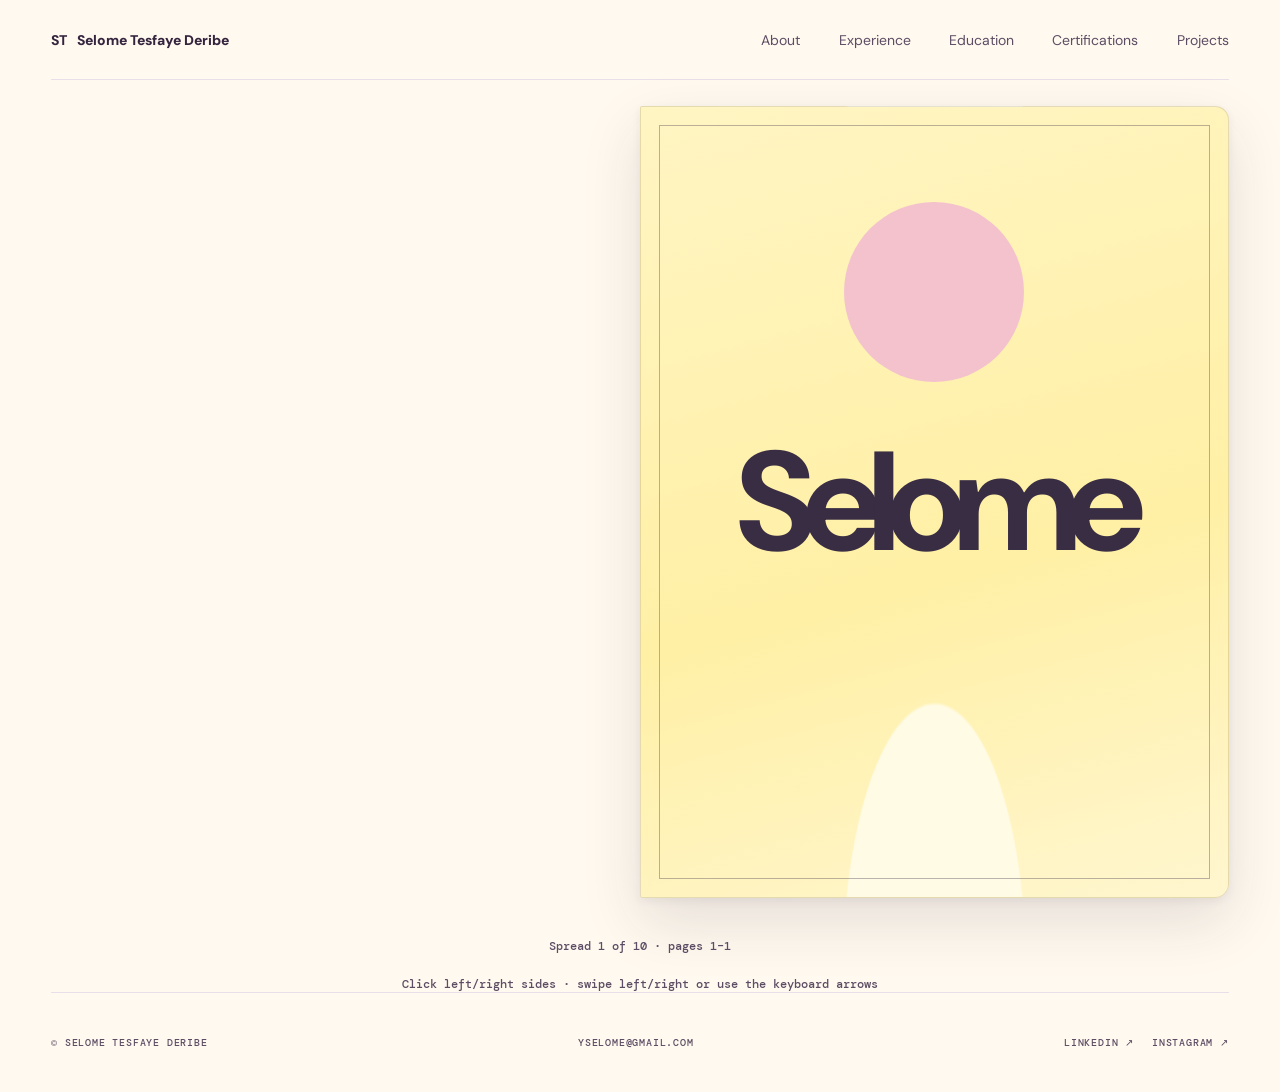
==== commit 1e7c2bb3: "Fix portfolio cover turn flash Co-authored-by: Copilot <223556219+Copilot@users.noreply.github.com>" ====
--- a/index.html
+++ b/index.html
@@ -24,7 +24,7 @@
         <main>
             <div class="book" data-book aria-label="Interactive portfolio book" tabindex="0">
                 <div class="book-spread single-page cover-spread front-cover-spread">
-                    <section class="book-page book-jacket book-front-cover" id="page-front-cover" aria-label="Front cover">
+                    <section class="book-page book-jacket book-front-cover outer-cover" id="page-front-cover" aria-label="Front cover">
                         <h1>Selome</h1>
                     </section>
                 </div>
@@ -37,7 +37,6 @@
                             <a class="button" href="#page-projects">Explore my work <span aria-hidden="true">↗</span></a>
                         </div>
                         <div class="hero-photo clean-photo photo-card" style="background-image:url('uploads/instagram-garden.jpg')" role="img" aria-label="Selome in a botanical garden">
-                            <span>Curious by nature<br>Always learning</span>
                         </div>
                         <span class="page-number">01</span>
                     </section>
@@ -100,7 +99,7 @@
                     </section>
                 </div>
                 <div class="book-spread">
-                    <section class="book-page closing-page" id="page-contact" aria-labelledby="contact-title">
+                    <section class="book-page closing-page book-back-interior" id="page-contact" aria-labelledby="contact-title">
                         <p class="page-kicker">06 / The next chapter</p>
                         <div class="closing-art" aria-hidden="true"><span>✳</span><span>✦</span><span>✳</span></div>
                         <h2 id="contact-title">Let’s make something <i>meaningful.</i></h2>
@@ -111,7 +110,7 @@
                     </section>
                 </div>
                 <div class="book-spread single-page cover-spread back-cover-spread">
-                    <section class="book-page book-jacket book-back-cover" id="page-back-cover" aria-label="Back cover">
+                    <section class="book-page book-jacket book-back-cover outer-cover" id="page-back-cover" aria-label="Back cover">
                         <h2>Bye</h2>
                     </section>
                 </div>
--- a/static/style.css
+++ b/static/style.css
@@ -164,31 +164,12 @@
     border-radius: 50%
 }
 
-.hero-photo span {
-    position: absolute;
-    z-index: 1;
-    bottom: 24px;
-    font: 10px "DM Mono", monospace;
-    text-transform: uppercase
-}
-
 .clean-photo {
     background-size: cover;
     background-position: center;
     padding: 0
 }
 
-.hero-photo.clean-photo span {
-    display: block;
-    inset: auto 0 0;
-    padding: 48px 24px 24px;
-    background: linear-gradient(transparent, #241b2de8);
-    color: #fff;
-    line-height: 1.8;
-    opacity: .9;
-    transition: opacity .2s ease
-}
-
 .photo-card {
     transition: transform .25s ease, box-shadow .25s ease
 }
@@ -196,15 +177,6 @@
 .photo-card:hover {
     transform: translateY(-5px) rotate(1deg);
     box-shadow: 0 18px 34px #35243e35
-}
-
-.photo-card:hover span {
-    opacity: 1
-}
-
-.hero-photo span b {
-    color: var(--highlight);
-    font-weight: 700
 }
 
 .section {
@@ -687,9 +659,21 @@
     z-index: 1
 }
 
+.book-spread.is-turn-current {
+    z-index: auto;
+    border-color: transparent;
+    background: transparent;
+    box-shadow: none
+}
+
+.book-spread.is-turn-current .book-page:not(.is-turn-page-hidden) {
+    position: relative;
+    z-index: 2
+}
+
 .book-spread.is-turn-underlay {
     position: absolute;
-    z-index: 0;
+    z-index: 1;
     inset: 0;
     display: grid !important;
     overflow: hidden
@@ -697,6 +681,15 @@
 
 .book-page.is-turn-page-hidden {
     visibility: hidden
+}
+
+.book-spread.is-cover-opening .book-page.is-cover-page-hidden {
+    visibility: hidden
+}
+
+.book-spread.is-cover-opening {
+    background: transparent;
+    box-shadow: none
 }
 
 .page-turn-sheet {
@@ -741,6 +734,18 @@
     box-shadow: inset -14px 0 18px #35243e18
 }
 
+.page-turn-sheet.is-cover-turn .page-turn-back {
+    background: transparent
+}
+
+.page-turn-sheet.is-cover-turn .page-turn-back > .book-page {
+    visibility: hidden
+}
+
+.page-turn-sheet.is-cover-turn .page-turn-back {
+    box-shadow: none
+}
+
 .page-turn-sheet.turn-back .page-turn-front {
     box-shadow: inset -14px 0 18px #35243e18
 }
@@ -758,38 +763,6 @@
     border: 0
 }
 
-.page-turn-face > .book-spread {
-    position: absolute;
-    inset: 0;
-    display: grid;
-    grid-template-columns: 1fr;
-    overflow: hidden;
-    border: 0;
-    border-radius: 0;
-    box-shadow: none
-}
-
-.page-turn-face > .book-spread .book-page {
-    min-height: 0;
-    max-height: none;
-    overflow: hidden;
-    border: 0
-}
-
-.page-turn-face > .book-spread.cover-spread {
-    grid-template-columns: repeat(2, minmax(0, 1fr))
-}
-
-.page-turn-face > .book-spread.cover-spread .book-jacket {
-    width: 100%;
-}
-
-.page-turn-sheet.is-mobile {
-    right: 0;
-    left: 0;
-    width: 100%;
-}
-
 @keyframes page-flip-forward {
     0% { transform: rotateY(0); }
     45% { box-shadow: 12px 8px 26px #35243e24; }
@@ -800,6 +773,12 @@
     0% { transform: rotateY(0); }
     45% { box-shadow: -12px 8px 26px #35243e24; }
     100% { transform: rotateY(180deg); box-shadow: 0 0 0 #35243e00; }
+}
+
+.page-turn-sheet.is-mobile {
+    right: 0;
+    left: 0;
+    width: 100%
 }
 
 .book-spread::after {
@@ -868,6 +847,24 @@
     background:
         radial-gradient(ellipse at 50% 110%, #fff3b1 0 22%, transparent 22.3%),
         linear-gradient(165deg, #f9d1df 0%, #f5bfd2 58%, #fbe0e6 100%);
+}
+
+.book-page.book-jacket.book-cover-interior {
+    color: #665664;
+    background: linear-gradient(155deg, #fffdf4, #fff8e9);
+}
+
+.book-page.book-jacket.book-cover-interior::before {
+    opacity: .2;
+}
+
+.book-page.book-front-cover.book-cover-interior::after {
+    top: auto;
+    bottom: 12%;
+    left: 50%;
+    transform: translateX(-50%);
+    background: #ffe99b;
+    opacity: .42;
 }
 
 .book-front-cover::after {
@@ -975,10 +972,6 @@
     margin-top: auto
 }
 
-.book-cover .hero-photo.clean-photo span {
-    opacity: .9
-}
-
 .book-cover .photo-card:hover {
     transform: translateY(-4px) rotate(.5deg);
     box-shadow: 0 14px 28px #35243e30
@@ -1105,6 +1098,12 @@
     align-items: flex-start;
     justify-content: center;
     background: linear-gradient(145deg, #fffaf1, #f7b8d055)
+}
+
+.closing-page.book-back-interior {
+    background:
+        radial-gradient(ellipse at 86% 90%, #fff0a5 0 12%, transparent 12.3%),
+        linear-gradient(155deg, #fff8f4, #f5bfd2);
 }
 
 .closing-art {
@@ -1186,31 +1185,59 @@
 }
 
 @media(max-width:800px) {
+    html,
+    body {
+        width: 100%;
+        height: 100%;
+        overflow: hidden
+    }
+
+    .shell {
+        display: flex;
+        flex-direction: column;
+        width: 100%;
+        height: 100vh;
+        height: 100dvh;
+        overflow: hidden
+    }
+
     header {
-        height: auto;
-        min-height: 75px;
-        flex-wrap: wrap;
-        gap: 12px;
-        padding: 14px 0
+        flex: 0 0 58px;
+        height: 58px;
+        min-height: 58px;
+        padding: 0
     }
 
     nav {
+        display: none
+    }
+
+    main {
         display: flex;
-        order: 3;
+        flex: 1;
+        flex-direction: column;
+        min-height: 0
+    }
+
+    .book {
+        display: flex;
+        flex: 1;
         width: 100%;
-        justify-content: space-between;
-        gap: 10px;
-        overflow-x: auto;
-        font-size: 11px
-    }
-
-    .book {
-        margin-top: 24px
+        min-height: 0;
+        margin: 10px auto
     }
 
     .book-spread {
+        flex: 0 0 100%;
+        width: 100%;
+        min-width: 0;
+        height: 100%;
         grid-template-columns: 1fr;
         border-radius: 12px
+    }
+
+    .book-spread.pagination-measure {
+        height: 100%
     }
 
     .book-spread.cover-spread {
@@ -1237,6 +1264,18 @@
         grid-template-columns: 1fr
     }
 
+    .page-turn-face > .book-spread {
+        grid-template-columns: 1fr
+    }
+
+    .page-turn-face > .book-spread.cover-spread {
+        grid-template-columns: 1fr
+    }
+
+    .page-turn-face > .book-spread.cover-spread .book-jacket {
+        grid-column: 1
+    }
+
     .book-spread.is-turn-underlay .book-page {
         visibility: visible
     }
@@ -1246,10 +1285,11 @@
     }
 
     .book-page {
+        height: 100%;
         min-height: 0;
-        max-height: none;
-        overflow: visible;
-        padding: 30px 24px 60px
+        max-height: 100%;
+        overflow: hidden;
+        padding: 24px 20px 52px
     }
 
     .book-page + .book-page {
@@ -1257,24 +1297,12 @@
         border-left: 0
     }
 
-    .page-turn-face > .book-spread {
-        grid-template-columns: 1fr
-    }
-
-    .page-turn-face > .book-spread.cover-spread {
-        grid-template-columns: 1fr
-    }
-
-    .page-turn-face > .book-spread.cover-spread .book-jacket {
-        grid-column: 1
-    }
-
     .book-cover {
         min-height: 560px
     }
 
     .book-jacket {
-        min-height: min(72vh, 680px);
+        min-height: 0
     }
 
     .book-page .facts {
@@ -1290,8 +1318,64 @@
         gap: 7px
     }
 
+    .book-page.continued-page .facts {
+        grid-template-columns: 1fr;
+        gap: 12px;
+        margin-top: 12px
+    }
+
+    .book-page .joy-note {
+        margin-top: 14px;
+        padding: 16px
+    }
+
+    .book-page .joy-note h3 {
+        font-size: 1.2rem
+    }
+
+    .book-page .joy-note p {
+        font-size: 12px
+    }
+
+    .project-page .project {
+        min-height: 0;
+        padding: 14px
+    }
+
+    .project-page .project h3,
+    .book-page.continued-page .project h3 {
+        margin: 8px 0;
+        font-size: 18px
+    }
+
+    .project-page .project p,
+    .book-page.continued-page .project p {
+        margin: 6px 0;
+        font-size: 11px;
+        line-height: 1.4
+    }
+
+    .project-page .project small,
+    .book-page.continued-page .project small {
+        margin-top: 6px;
+        font-size: 10px
+    }
+
     .book-controls {
         gap: 12px
+    }
+
+    footer {
+        flex: 0 0 auto;
+        padding: 10px 0;
+        gap: 8px;
+        font-size: 11px
+    }
+
+    .page-status,
+    .book-hint {
+        margin: 4px 0;
+        font-size: 10px
     }
 }
 
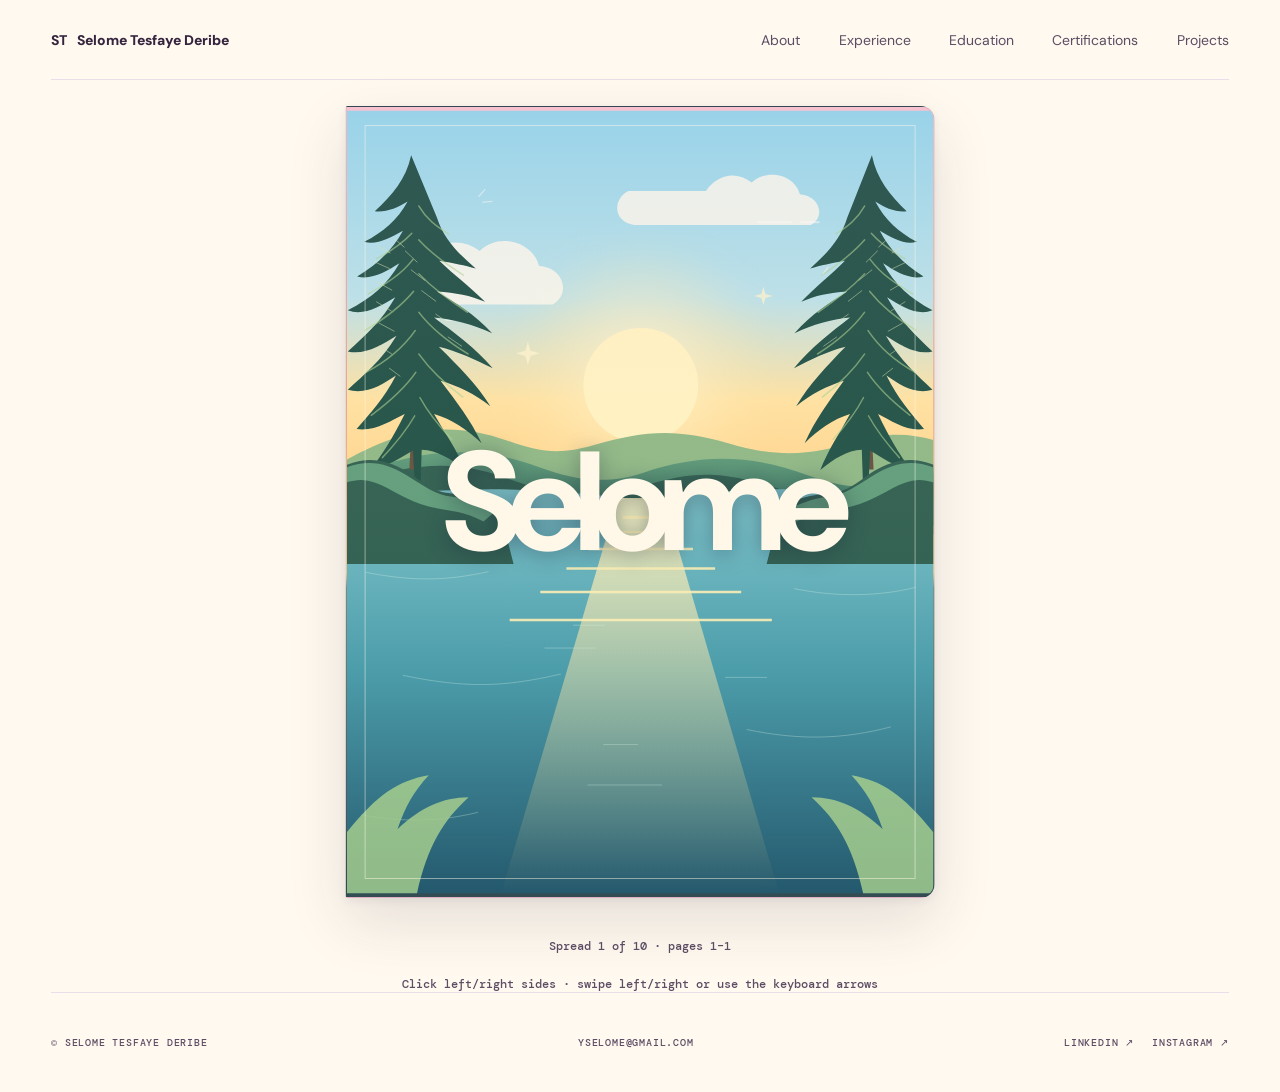
==== commit 45121556: "Redesign portfolio covers and smooth cover open/close - Add illustrated lake-scene front and back co" ====
--- a/index.html
+++ b/index.html
@@ -25,6 +25,7 @@
             <div class="book" data-book aria-label="Interactive portfolio book" tabindex="0">
                 <div class="book-spread single-page cover-spread front-cover-spread">
                     <section class="book-page book-jacket book-front-cover outer-cover" id="page-front-cover" aria-label="Front cover">
+                        <img class="cover-art" src="./static/cover-front.svg" alt="" aria-hidden="true">
                         <h1>Selome</h1>
                     </section>
                 </div>
@@ -78,7 +79,7 @@
                     <section class="book-page" id="page-certifications" aria-labelledby="certifications-title">
                         <p class="page-kicker">04 / Credentials</p>
                         <h2 id="certifications-title" tabindex="-1">Certifications &amp; Licenses</h2>
-                        <div class="entries certifications"><article><small>Certification · Issued October 2026</small><div><h3>AWS Developer – Associate</h3><strong>Amazon Web Services (AWS)</strong></div></article><article><small>Certification · Issued October 2026</small><div><h3>Claude Academy: Model Context Protocol: Advanced Topics</h3><strong>Anthropic</strong><p>Credential ID: fcb74d0a3f110686edbf42cade3ccb6e</p></div></article><article><small>Certification · Issued July 2026</small><div><h3>TOEIC</h3><strong>ETS한국TOEIC위원회</strong><p>Expires July 2028</p><p>Credential ID: 150263</p></div></article><article><small>Certification · Issued October 2025</small><div><h3>Official TOPIK Score</h3><strong>National Institute for International Education (NIIED)</strong><p>Credential ID: 0364583305630020</p></div></article><article><small>Certification · Issued January 2022</small><div><h3>Digital Artists on Target-Oriented Graphics Design</h3><strong>Share Plus</strong></div></article><article><small>Certification · Issued December 2020</small><div><h3>IAB Digital Marketing and Media Foundations Certification</h3><strong>Google Digital Garage</strong><p>Credential ID: 59A J8C KWT</p></div></article><article><small>Certification · Issued November 2020</small><div><h3>Training and Development Program for Korean Language and Cultural Experts / Korean Language Experts</h3><strong>KOICA &amp; Hallym University</strong></div></article></div>
+                        <div class="entries certifications"><article><small>Certification · Issued November 2026</small><div><h3>AWS SimuLearn - Cloud Practitioner - Training Badge</h3><strong>Amazon Web Services (AWS)</strong><p><a href="https://www.credly.com/badges/556b8735-9a57-4886-964c-87744285fe92/linked_in_profile" target="_blank" rel="noopener noreferrer">View credential ↗</a></p></div></article><article><small>Certification · Issued October 2026</small><div><h3>AWS Developer – Associate</h3><strong>Amazon Web Services (AWS)</strong></div></article><article><small>Certification · Issued October 2026</small><div><h3>Claude Academy: Model Context Protocol: Advanced Topics</h3><strong>Anthropic</strong><p>Credential ID: fcb74d0a3f110686edbf42cade3ccb6e</p></div></article><article><small>Certification · Issued July 2026</small><div><h3>TOEIC</h3><strong>ETS한국TOEIC위원회</strong><p>Expires July 2028</p><p>Credential ID: 150263</p></div></article><article><small>Certification · Issued October 2025</small><div><h3>Official TOPIK Score</h3><strong>National Institute for International Education (NIIED)</strong><p>Credential ID: 0364583305630020</p></div></article><article><small>Certification · Issued April 2024</small><div><h3>Introduction to Cybersecurity</h3><strong>Cisco</strong><p><a href="https://www.credly.com/badges/c019aaf9-95b5-4518-8194-8ed917b479c3/linked_in_profile" target="_blank" rel="noopener noreferrer">View credential ↗</a></p></div></article><article><small>Certification · Issued January 2022</small><div><h3>Digital Artists on Target-Oriented Graphics Design</h3><strong>Share Plus</strong></div></article><article><small>Certification · Issued December 2020</small><div><h3>IAB Digital Marketing and Media Foundations Certification</h3><strong>Google Digital Garage</strong><p>Credential ID: 59A J8C KWT</p></div></article><article><small>Certification · Issued November 2020</small><div><h3>Training and Development Program for Korean Language and Cultural Experts / Korean Language Experts</h3><strong>KOICA &amp; Hallym University</strong></div></article></div>
                         <span class="page-number">05</span>
                     </section>
                     <section class="book-page project-page" id="page-projects" aria-labelledby="projects-title">
@@ -111,6 +112,7 @@
                 </div>
                 <div class="book-spread single-page cover-spread back-cover-spread">
                     <section class="book-page book-jacket book-back-cover outer-cover" id="page-back-cover" aria-label="Back cover">
+                        <img class="cover-art" src="./static/cover-back.svg" alt="" aria-hidden="true">
                         <h2>Bye</h2>
                     </section>
                 </div>
--- a/static/style.css
+++ b/static/style.css
@@ -592,6 +592,39 @@
     perspective: 1800px
 }
 
+main {
+    overflow-x: clip
+}
+
+/* Closed book sits centred on its cover, then slides to centre the open spread. */
+@media (min-width: 801px) {
+    .book.is-closed-front {
+        transform: translateX(-25%)
+    }
+
+    .book.is-closed-back {
+        transform: translateX(25%)
+    }
+
+    .book.is-sliding {
+        transition: transform .72s cubic-bezier(.42, .08, .2, 1)
+    }
+}
+
+.book-spread.is-cover-turn-underlay {
+    border-color: transparent;
+    background: transparent;
+    box-shadow: none
+}
+
+.book-spread.is-cover-turn-underlay::after {
+    display: none
+}
+
+.book-spread.is-cover-turn-underlay .book-page:not(.is-turn-page-hidden) {
+    box-shadow: 0 24px 60px #35243e1c, 0 3px 8px #35243e12
+}
+
 .book-spread {
     position: relative;
     display: grid;
@@ -683,15 +716,6 @@
     visibility: hidden
 }
 
-.book-spread.is-cover-opening .book-page.is-cover-page-hidden {
-    visibility: hidden
-}
-
-.book-spread.is-cover-opening {
-    background: transparent;
-    box-shadow: none
-}
-
 .page-turn-sheet {
     position: absolute;
     z-index: 3;
@@ -732,18 +756,6 @@
     transform: rotateY(180deg);
     background: #fffaf1;
     box-shadow: inset -14px 0 18px #35243e18
-}
-
-.page-turn-sheet.is-cover-turn .page-turn-back {
-    background: transparent
-}
-
-.page-turn-sheet.is-cover-turn .page-turn-back > .book-page {
-    visibility: hidden
-}
-
-.page-turn-sheet.is-cover-turn .page-turn-back {
-    box-shadow: none
 }
 
 .page-turn-sheet.turn-back .page-turn-front {
@@ -836,17 +848,62 @@
 }
 
 .book-front-cover {
-    color: #392d44;
-    background:
-        radial-gradient(ellipse at 50% 110%, #fffbe4 0 22%, transparent 22.3%),
-        linear-gradient(165deg, #fff5c3 0%, #fff0a5 58%, #fff6cf 100%);
+    color: #fff8e9;
+    background: linear-gradient(180deg, #f7c4d2 0%, #f4b39b 37%, #f8d29b 59%, #82918a 61%, #344c53 100%);
 }
 
 .book-back-cover {
-    color: #392d44;
-    background:
-        radial-gradient(ellipse at 50% 110%, #fff3b1 0 22%, transparent 22.3%),
-        linear-gradient(165deg, #f9d1df 0%, #f5bfd2 58%, #fbe0e6 100%);
+    color: #fff8e9;
+    background: linear-gradient(180deg, #303f69 0%, #655477 36%, #d17e7b 58%, #596379 61%, #273d50 100%);
+}
+
+.book-jacket.outer-cover {
+    isolation: isolate;
+}
+
+.book-jacket.outer-cover::before {
+    z-index: 1;
+    border-color: #fff8e9;
+    opacity: .48;
+}
+
+.book-jacket.outer-cover::after {
+    inset: 0;
+    display: block;
+    width: auto;
+    height: auto;
+    aspect-ratio: auto;
+    border: 0;
+    border-radius: 0;
+    background: linear-gradient(180deg, #f4a8c21c 0%, #ffd09212 48%, #253d4b14 100%);
+    opacity: 1;
+    transform: none;
+}
+
+.book-back-cover.outer-cover::after {
+    background: linear-gradient(180deg, #27365d40 0%, #54466b1c 39%, #dc887b10 57%, #182e4738 100%);
+}
+
+.cover-art {
+    position: absolute;
+    z-index: -1;
+    inset: 0;
+    width: 100%;
+    height: 100%;
+    object-fit: fill;
+    pointer-events: none;
+}
+
+.book-jacket.outer-cover h1,
+.book-jacket.outer-cover h2 {
+    z-index: 2;
+    color: #fff8e9;
+    text-shadow: 0 3px 22px #1c273c66;
+}
+
+.book-jacket.outer-cover h1:focus,
+.book-jacket.outer-cover h2:focus {
+    outline: none;
 }
 
 .book-page.book-jacket.book-cover-interior {
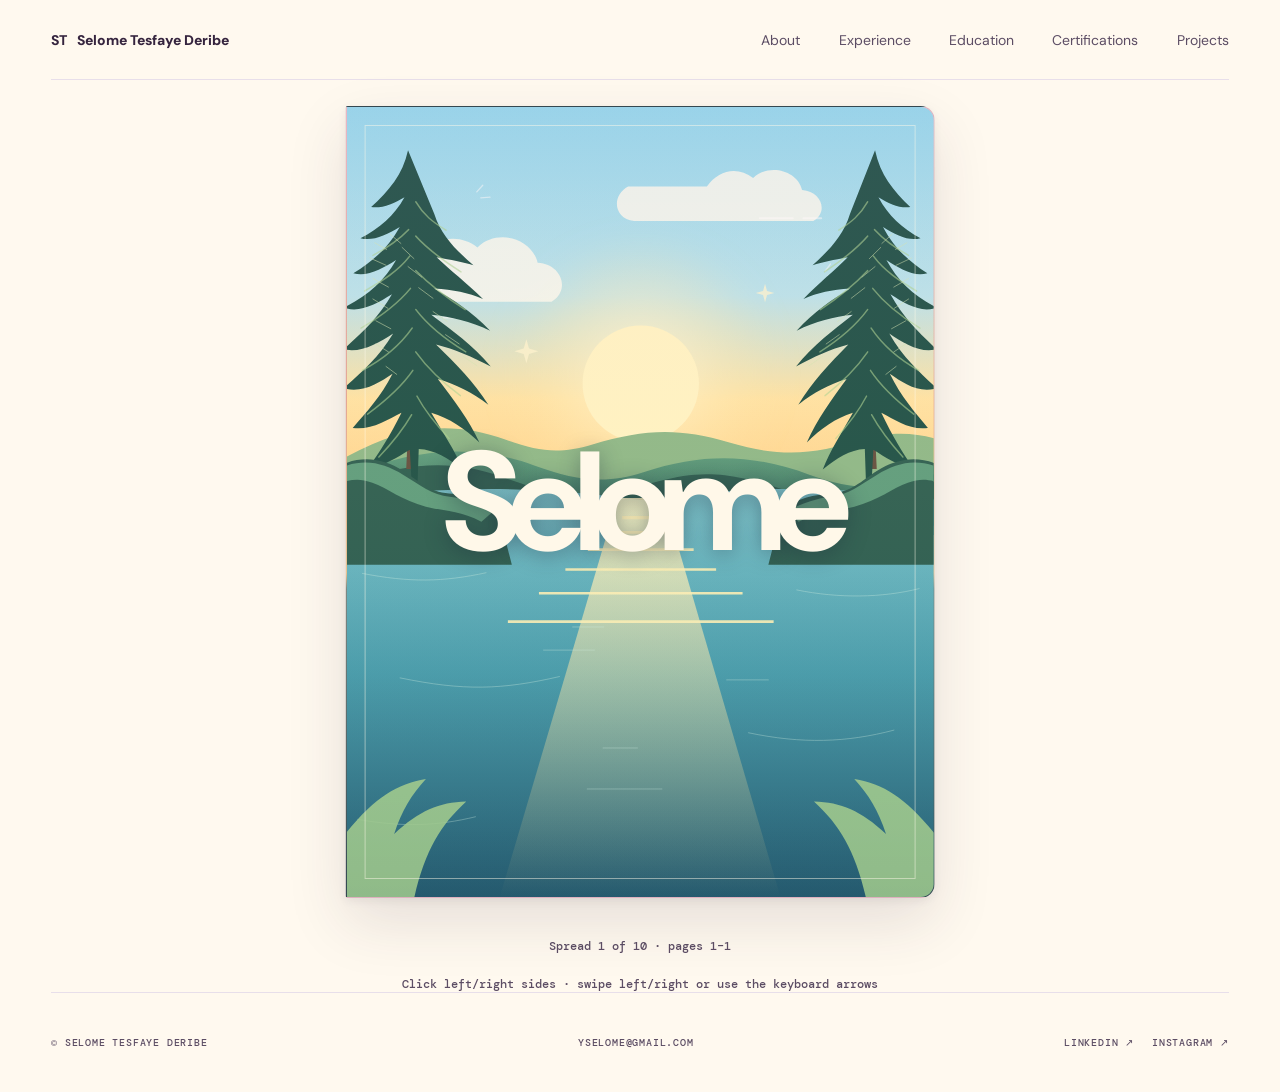
==== commit 33d7f758: "Refine lake cover illustrations and asset caching Co-authored-by: Copilot <223556219+Copilot@users.n" ====
--- a/index.html
+++ b/index.html
@@ -6,7 +6,7 @@
     <meta name="theme-color" content="#fff9ef">
     <title>Selome Tesfaye Deribe — Portfolio</title>
     <link href="https://fonts.googleapis.com/css2?family=DM+Mono:wght@400;500&family=DM+Sans:wght@400;500;600;700;800&family=Fraunces:ital,wght@1,400;1,600&display=swap" rel="stylesheet">
-    <link rel="stylesheet" href="./static/style.css">
+    <link rel="stylesheet" href="./static/style.css?v=93dde20d5d">
 </head>
 <body style="--ink:#35243e;--paper:#fff9ef;--accent:#c2185b;--highlight:#d4f000;--art:#ffdc55;">
     <div class="shell">
@@ -25,7 +25,7 @@
             <div class="book" data-book aria-label="Interactive portfolio book" tabindex="0">
                 <div class="book-spread single-page cover-spread front-cover-spread">
                     <section class="book-page book-jacket book-front-cover outer-cover" id="page-front-cover" aria-label="Front cover">
-                        <img class="cover-art" src="./static/cover-front.svg" alt="" aria-hidden="true">
+                        <img class="cover-art" src="./static/cover-front.svg?v=93dde20d5d" alt="" aria-hidden="true">
                         <h1>Selome</h1>
                     </section>
                 </div>
@@ -112,7 +112,7 @@
                 </div>
                 <div class="book-spread single-page cover-spread back-cover-spread">
                     <section class="book-page book-jacket book-back-cover outer-cover" id="page-back-cover" aria-label="Back cover">
-                        <img class="cover-art" src="./static/cover-back.svg" alt="" aria-hidden="true">
+                        <img class="cover-art" src="./static/cover-back.svg?v=93dde20d5d" alt="" aria-hidden="true">
                         <h2>Bye</h2>
                     </section>
                 </div>
@@ -129,6 +129,6 @@
 
         </footer>
     </div>
-    <script src="./static/book.js" defer></script>
+    <script src="./static/book.js?v=93dde20d5d" defer></script>
 </body>
 </html>
--- a/static/style.css
+++ b/static/style.css
@@ -890,7 +890,7 @@
     inset: 0;
     width: 100%;
     height: 100%;
-    object-fit: fill;
+    object-fit: cover;
     pointer-events: none;
 }
 
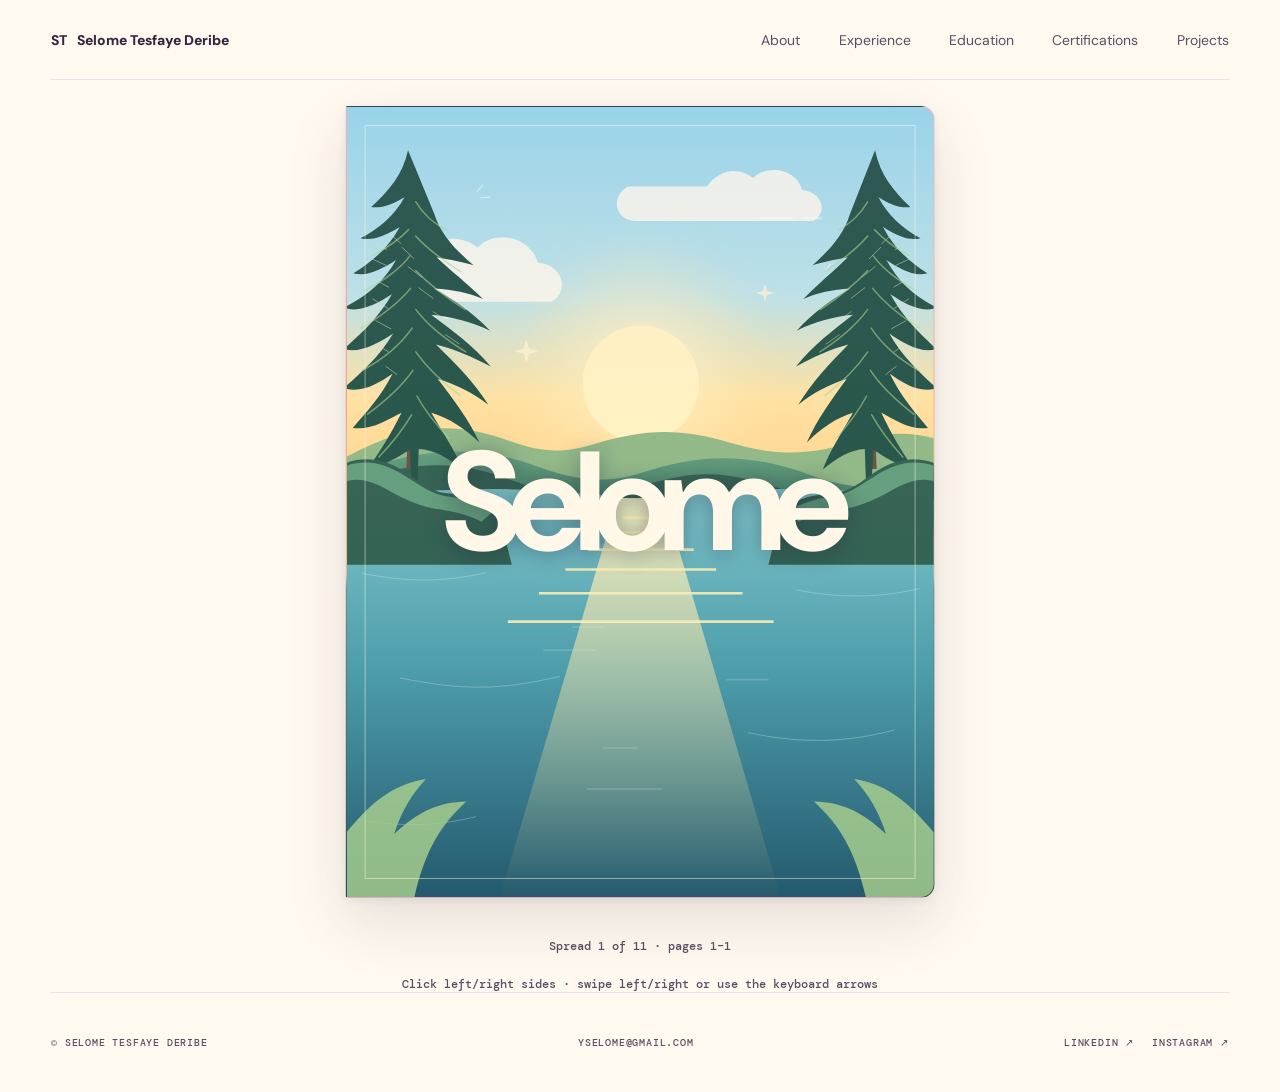
==== commit c4b46471: "Publish PARAHIGG freelance experience Co-authored-by: Copilot <223556219+Copilot@users.noreply.githu" ====
--- a/index.html
+++ b/index.html
@@ -65,7 +65,7 @@
                     <section class="book-page" id="page-experience" aria-labelledby="experience-title">
                         <p class="page-kicker">02 / The work so far</p>
                         <h2 id="experience-title">Experience across <i>disciplines.</i></h2>
-                        <div class="entries"><article><small>Fall 2026 – Present</small><div><h3>Research and Development Professional</h3><strong>TreeM</strong><p></p></div></article><article><small>Summer 2026 – Present</small><div><h3>Financial Consultant</h3><strong>Shinhan Life (Freelancer)</strong><p><a href="https://today.shinhanlife.co.kr/om/SQDzWS1QqEfFNTr?vid=88933139" target="_blank" rel="noopener noreferrer">Visit my financial consultancy ↗</a></p><p></p></div></article><article><small>Fall 2023 – February 2026</small><div><h3>Research Assistant</h3><strong>Sungkyunkwan University Communication Lab</strong><p>Supported research work in an electrical and computer engineering lab.</p></div></article><article><small>July 2021 – January 2022</small><div><h3>Project Assistant</h3><strong>Byucksan Power</strong><p>Supported project operations as a project assistant.</p></div></article><article><small>March – May 2021</small><div><h3>Project Assistant · Intern</h3><strong>Nuri Telecom (NuriFlex)</strong><p>Supported projects as an intern project assistant.</p></div></article><article><small>Summer 2018, 2019, 2024, 2025</small><div><h3>Assistant Coordinator · Interpreter</h3><strong>YongIn University</strong><p>Coordinated volunteer programs and interpreted for international participants.</p></div></article><article><small>July – August 2018</small><div><h3>Amharic Teacher</h3><strong>KOICA</strong><p>Taught Amharic in a cross-cultural classroom.</p></div></article></div>
+                        <div class="entries"><article><small>Fall 2026 – Present</small><div><h3>Research and Development Professional</h3><strong>TreeM</strong><p></p></div></article><article><small>Summer 2026 – Present</small><div><h3>Financial Consultant</h3><strong>Shinhan Life (Freelancer)</strong><p><a href="https://today.shinhanlife.co.kr/om/SQDzWS1QqEfFNTr?vid=88933139" target="_blank" rel="noopener noreferrer">Visit my financial consultancy ↗</a></p><p></p></div></article><article><small>Fall 2023 – February 2026</small><div><h3>Research Assistant</h3><strong>Sungkyunkwan University Communication Lab</strong><p>Supported research work in an electrical and computer engineering lab.</p></div></article><article><small>July 2021 – January 2022</small><div><h3>Project Assistant</h3><strong>Byucksan Power</strong><p>Supported project operations as a project assistant.</p></div></article><article><small>March – May 2021</small><div><h3>Project Assistant · Intern</h3><strong>Nuri Telecom (NuriFlex)</strong><p>Supported projects as an intern project assistant.</p></div></article><article><small>Summer 2018, 2019, 2024, 2025</small><div><h3>Assistant Coordinator · Interpreter</h3><strong>YongIn University</strong><p>Coordinated volunteer programs and interpreted for international participants.</p></div></article><article><small>July – August 2018</small><div><h3>Amharic Teacher</h3><strong>KOICA</strong><p>Taught Amharic in a cross-cultural classroom.</p></div></article><article><small>2026 – Present</small><div><h3>Virtual Freelancer</h3><strong>PARAHIGG</strong><p><a href="https://parahigg.com/team" target="_blank" rel="noopener noreferrer">Meet the PARAHIGG team ↗</a></p><p>Working remotely on website testing and quality assessment, identifying issues and improvement opportunities, and recommending expansions that can enhance the user experience and capabilities of PARAHIGG&#39;s sites.</p></div></article></div>
                         <span class="page-number">03</span>
                     </section>
                     <section class="book-page" id="page-education" aria-labelledby="education-title">
@@ -104,7 +104,7 @@
                         <p class="page-kicker">06 / The next chapter</p>
                         <div class="closing-art" aria-hidden="true"><span>✳</span><span>✦</span><span>✳</span></div>
                         <h2 id="contact-title">Let’s make something <i>meaningful.</i></h2>
-                        <p class="copy">Have an idea, an opportunity, or a favorite cafe to recommend? I’d love to hear from you.</p>
+                        <p class="copy">Have an idea, an opportunity, or a favorite cafe to recommend? I’d love to hear from you.<br><b>Let’s add more pages to this book!</b></p>
                         <a class="button" href="mailto:yselome@gmail.com">Say hello <span aria-hidden="true">↗</span></a>
                         <div class="closing-links"><a href="https://www.linkedin.com/in/selome-tesfaye-deribe-3b661a18a/" target="_blank" rel="noopener noreferrer">LinkedIn ↗</a><a href="https://www.instagram.com/selome_t/" target="_blank" rel="noopener noreferrer">Instagram ↗</a><a href="https://today.shinhanlife.co.kr/om/SQDzWS1QqEfFNTr?vid=88933139" target="_blank" rel="noopener noreferrer">Financial consultancy ↗</a></div>
                         <span class="page-number">06</span>
